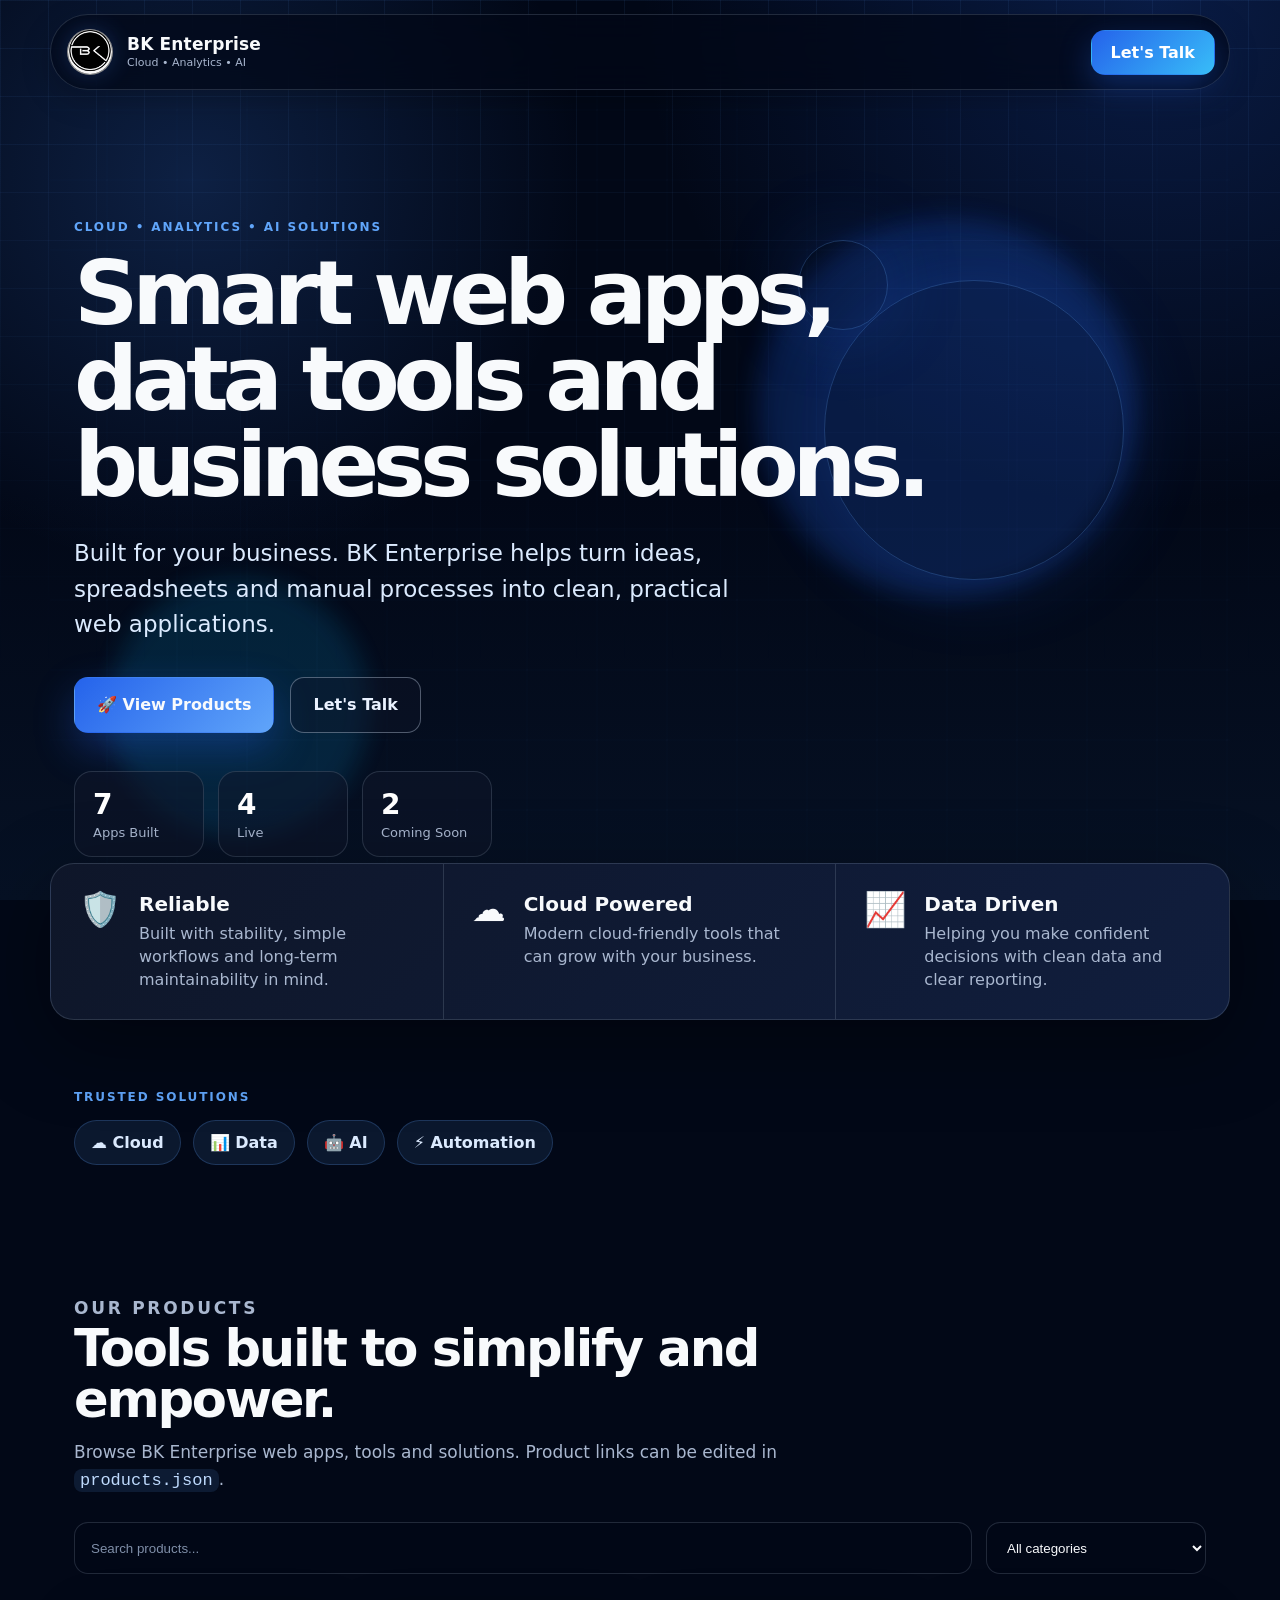
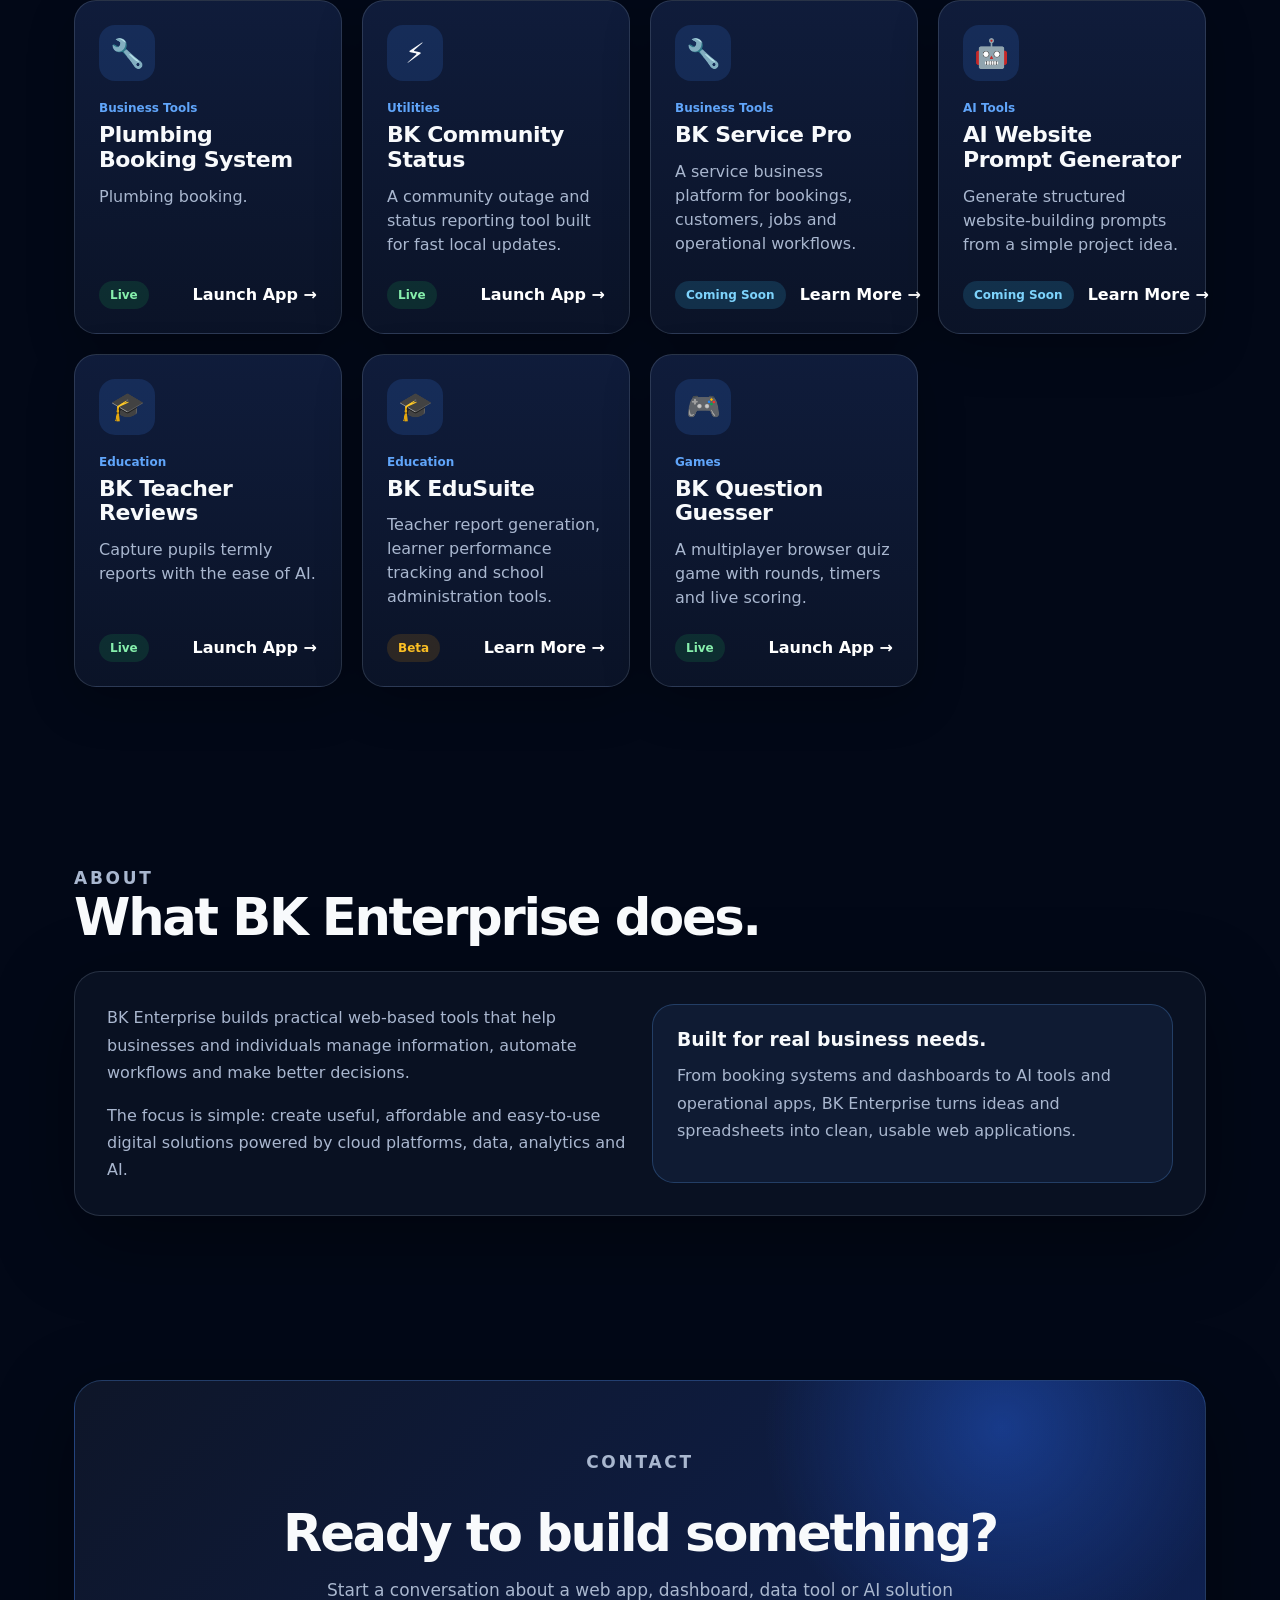
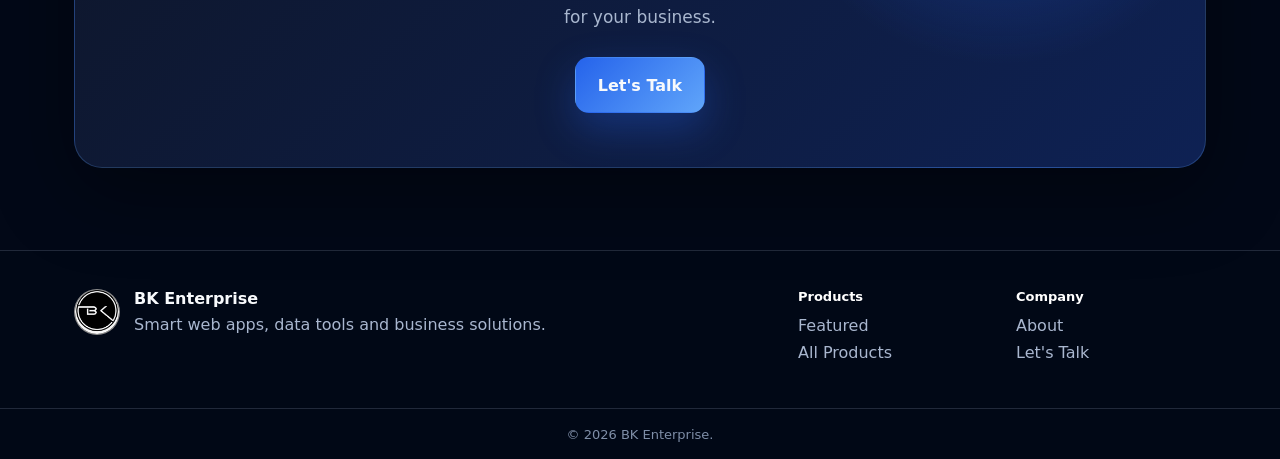
==== index.html @ c781bfd5 "Update index.html" ====
<!doctype html>
<html lang="en">
<head>
  <meta charset="utf-8">
  <meta name="viewport" content="width=device-width, initial-scale=1">
  <meta name="theme-color" content="#020817">
  <title>BK Enterprise | Smart web apps, data tools and business solutions</title>
  <meta name="description" content="BK Enterprise builds smart web apps, data tools and business solutions powered by cloud, analytics and AI.">

  <!-- Google Analytics GA4 -->
  <script async src="https://www.googletagmanager.com/gtag/js?id=G-Z32XG414R2"></script>
  <script>
    window.dataLayer = window.dataLayer || [];
    function gtag(){dataLayer.push(arguments);}
    gtag('js', new Date());
    gtag('config', 'G-Z32XG414R2');
  </script>

  <link rel="icon" href="assets/bk-logo.png">
  <link rel="stylesheet" href="styles.css">
</head>
<body>
  <div class="site-shell" id="top">
    <header class="site-header" id="siteHeader">
      <a class="brand" href="#top" aria-label="BK Enterprise home">
        <span class="logo-wrap" aria-hidden="true">
          <img src="assets/bk-logo.png" alt="BK Enterprise logo">
        </span>
        <span class="brand-text">
          <strong>BK Enterprise</strong>
          <small>Cloud • Analytics • AI</small>
        </span>
      </a>

      <a class="nav-cta" href="mailto:bkenterprise122021@gmail.com?subject=BK%20Enterprise%20Enquiry&body=Hi%20BK%20Enterprise,%0D%0A%0D%0AI'd%20like%20to%20discuss%20a%20web%20app,%20data%20tool%20or%20business%20solution.%0D%0A%0D%0ARegards," onclick="trackEvent('lets_talk_click', { location: 'header' })">
        Let&apos;s Talk
      </a>
    </header>

    <main>
      <section class="hero section-pad" aria-labelledby="heroTitle">
        <div class="hero-bg" aria-hidden="true">
          <span class="grid-layer"></span>
          <span class="glow glow-one"></span>
          <span class="glow glow-two"></span>
          <span class="orb orb-one"></span>
          <span class="orb orb-two"></span>
        </div>

        <div class="hero-content reveal">
          <p class="eyebrow">Cloud • Analytics • AI Solutions</p>
          <h1 id="heroTitle">Smart web apps, data tools and business solutions.</h1>
          <p class="hero-subtitle">
            Built for your business. BK Enterprise helps turn ideas, spreadsheets and manual processes into clean, practical web applications.
          </p>

          <div class="hero-actions">
            <a class="primary-btn" href="#products" onclick="trackEvent('view_products_click', { location: 'hero' })">🚀 View Products</a>
            <a class="secondary-btn" href="mailto:bkenterprise122021@gmail.com?subject=BK%20Enterprise%20Enquiry&body=Hi%20BK%20Enterprise,%0D%0A%0D%0AI'd%20like%20to%20discuss%20a%20web%20app,%20data%20tool%20or%20business%20solution.%0D%0A%0D%0ARegards," onclick="trackEvent('lets_talk_click', { location: 'hero' })">Let&apos;s Talk</a>
          </div>

          <div class="hero-stats" aria-label="BK Enterprise product statistics">
            <div><strong id="statTotal">0</strong><span>Apps Built</span></div>
            <div><strong id="statLive">0</strong><span>Live</span></div>
            <div><strong id="statSoon">0</strong><span>Coming Soon</span></div>
          </div>
        </div>
      </section>

      <section class="trust-strip reveal" aria-label="BK Enterprise strengths">
        <article>
          <span>🛡️</span>
          <div>
            <h2>Reliable</h2>
            <p>Built with stability, simple workflows and long-term maintainability in mind.</p>
          </div>
        </article>
        <article>
          <span>☁️</span>
          <div>
            <h2>Cloud Powered</h2>
            <p>Modern cloud-friendly tools that can grow with your business.</p>
          </div>
        </article>
        <article>
          <span>📈</span>
          <div>
            <h2>Data Driven</h2>
            <p>Helping you make confident decisions with clean data and clear reporting.</p>
          </div>
        </article>
      </section>

      <section class="section-pad trusted reveal">
        <p class="eyebrow">Trusted Solutions</p>
        <div class="pill-row">
          <span>☁ Cloud</span>
          <span>📊 Data</span>
          <span>🤖 AI</span>
          <span>⚡ Automation</span>
        </div>
      </section>

      <section class="section-pad products-section" id="products" aria-labelledby="productsTitle">
        <div class="section-heading reveal">
          <p class="eyebrow">Our Products</p>
          <h2 id="productsTitle">Tools built to simplify and empower.</h2>
          <p>Browse BK Enterprise web apps, tools and solutions. Product links can be edited in <code>products.json</code>.</p>
        </div>

        <div class="controls reveal">
          <label class="sr-only" for="searchInput">Search products</label>
          <input id="searchInput" type="search" placeholder="Search products...">

          <label class="sr-only" for="categoryFilter">Filter products by category</label>
          <select id="categoryFilter">
            <option value="all">All categories</option>
          </select>
        </div>

        <div class="product-grid" id="productGrid" aria-live="polite">
          <div class="loading-card">Loading products...</div>
        </div>
      </section>

      <section class="section-pad about-section reveal" id="about" aria-labelledby="aboutTitle">
        <div class="section-heading">
          <p class="eyebrow">About</p>
          <h2 id="aboutTitle">What BK Enterprise does.</h2>
        </div>

        <div class="about-card">
          <div>
            <p>
              BK Enterprise builds practical web-based tools that help businesses and individuals manage information, automate workflows and make better decisions.
            </p>
            <p>
              The focus is simple: create useful, affordable and easy-to-use digital solutions powered by cloud platforms, data, analytics and AI.
            </p>
          </div>
          <div class="about-highlight">
            <h3>Built for real business needs.</h3>
            <p>
              From booking systems and dashboards to AI tools and operational apps, BK Enterprise turns ideas and spreadsheets into clean, usable web applications.
            </p>
          </div>
        </div>
      </section>

      <section class="section-pad contact-section reveal" id="contact" aria-labelledby="contactTitle">
        <div class="contact-card">
          <p class="eyebrow">Contact</p>
          <h2 id="contactTitle">Ready to build something?</h2>
          <p>Start a conversation about a web app, dashboard, data tool or AI solution for your business.</p>
          <a class="primary-btn" href="mailto:bkenterprise122021@gmail.com?subject=BK%20Enterprise%20Enquiry&body=Hi%20BK%20Enterprise,%0D%0A%0D%0AI'd%20like%20to%20discuss%20a%20web%20app,%20data%20tool%20or%20business%20solution.%0D%0A%0D%0ARegards," onclick="trackEvent('lets_talk_click', { location: 'contact_section' })">Let&apos;s Talk</a>
        </div>
      </section>
    </main>

    <footer class="site-footer">
      <div class="footer-inner">
        <div class="footer-brand">
          <img src="assets/bk-logo.png" alt="BK Enterprise logo">
          <div>
            <strong>BK Enterprise</strong>
            <p>Smart web apps, data tools and business solutions.</p>
          </div>
        </div>
        <div>
          <h3>Products</h3>
          <a href="#products">Featured</a>
          <a href="#products">All Products</a>
        </div>
        <div>
          <h3>Company</h3>
          <a href="#about">About</a>
          <a href="mailto:bkenterprise122021@gmail.com?subject=BK%20Enterprise%20Enquiry" onclick="trackEvent('lets_talk_click', { location: 'footer' })">Let&apos;s Talk</a>
        </div>
      </div>
      <div class="copyright">© <span id="year"></span> BK Enterprise. </div>
    </footer>
  </div>

  <script src="scripts.js"></script>
</body>
</html>
---- styles.css ----
:root{
  --bg:#020817;
  --bg2:#07112a;
  --card:#0d1730;
  --card2:#101d3d;
  --text:#f8fafc;
  --muted:#a9b7cf;
  --muted2:#7f8fa8;
  --line:rgba(148,163,184,.22);
  --brand:#3b82f6;
  --brand2:#60a5fa;
  --good:#22c55e;
  --warn:#f59e0b;
  --soon:#38bdf8;
  --shadow:0 24px 80px rgba(0,0,0,.38);
  --radius:26px;
}

*{box-sizing:border-box}
html{scroll-behavior:smooth}
body{
  margin:0;
  font-family:Inter, ui-sans-serif, system-ui, -apple-system, BlinkMacSystemFont, "Segoe UI", Arial, sans-serif;
  background:var(--bg);
  color:var(--text);
  min-height:100vh;
}
body::before{
  content:"";
  position:fixed;
  inset:0;
  pointer-events:none;
  background:
    radial-gradient(circle at 15% 20%, rgba(59,130,246,.2), transparent 30%),
    radial-gradient(circle at 90% 0%, rgba(37,99,235,.22), transparent 35%),
    linear-gradient(180deg, #020817, #020817 55%, #061124);
  z-index:-3;
}
body::after{
  content:"";
  position:fixed;
  inset:0;
  pointer-events:none;
  background-image:
    linear-gradient(rgba(96,165,250,.08) 1px, transparent 1px),
    linear-gradient(90deg, rgba(96,165,250,.08) 1px, transparent 1px);
  background-size:48px 48px;
  mask-image:linear-gradient(to bottom, black, transparent 75%);
  z-index:-2;
}

a{color:inherit}
code{color:#bfdbfe;background:rgba(96,165,250,.12);padding:2px 6px;border-radius:8px}
.site-shell{overflow:hidden}
.section-pad{max-width:1180px;margin:0 auto;padding:82px 24px}

.site-header{
  position:sticky;
  top:0;
  z-index:50;
  display:flex;
  align-items:center;
  justify-content:space-between;
  gap:20px;
  width:min(1180px, calc(100% - 32px));
  margin:14px auto 0;
  padding:12px 14px;
  border:1px solid var(--line);
  border-radius:999px;
  background:rgba(2,8,23,.72);
  backdrop-filter:blur(18px);
  box-shadow:0 10px 30px rgba(0,0,0,.22);
}
.brand{
  display:flex;
  align-items:center;
  gap:12px;
  text-decoration:none;
}
.logo-wrap{
  position:relative;
  width:50px;
  height:50px;
  border-radius:50%;
  display:grid;
  place-items:center;
}
.logo-wrap::before{
  content:"";
  position:absolute;
  inset:-10px;
  background:radial-gradient(circle, rgba(59,130,246,.42), transparent 65%);
  filter:blur(10px);
  opacity:.85;
}
.brand img,.footer-brand img{
  position:relative;
  width:46px;
  height:46px;
  object-fit:cover;
  border-radius:50%;
  border:1px solid rgba(255,255,255,.55);
  background:#000;
}
.brand-text{display:flex;flex-direction:column;line-height:1.1}
.brand-text strong{font-size:17px;letter-spacing:.01em}
.brand-text small{font-size:11px;color:var(--muted);margin-top:4px}
.nav-cta,.primary-btn,.secondary-btn{
  display:inline-flex;
  align-items:center;
  justify-content:center;
  gap:8px;
  border-radius:14px;
  text-decoration:none;
  font-weight:800;
  border:1px solid transparent;
  transition:transform .2s ease, box-shadow .2s ease, border-color .2s ease, background .2s ease;
}
.nav-cta{
  min-height:45px;
  padding:0 19px;
  background:linear-gradient(135deg, #2563eb, #38bdf8);
  color:white;
  box-shadow:0 12px 32px rgba(37,99,235,.32);
}
.nav-cta:hover,.primary-btn:hover,.secondary-btn:hover,.product-card:hover{transform:translateY(-3px)}

.hero{
  position:relative;
  min-height:700px;
  display:flex;
  align-items:center;
  padding-top:130px;
}
.hero-bg{position:absolute;inset:0;z-index:-1;overflow:hidden}
.grid-layer{
  position:absolute;
  inset:-10%;
  background:
    linear-gradient(90deg, transparent 0 49%, rgba(96,165,250,.14) 50%, transparent 51% 100%),
    linear-gradient(0deg, transparent 0 49%, rgba(96,165,250,.14) 50%, transparent 51% 100%);
  background-size:70px 70px;
  opacity:.38;
  animation:gridFloat 22s linear infinite;
}
.glow{position:absolute;border-radius:50%;filter:blur(12px);opacity:.85}
.glow-one{width:380px;height:380px;background:rgba(37,99,235,.25);right:8%;top:15%}
.glow-two{width:260px;height:260px;background:rgba(14,165,233,.18);left:5%;bottom:12%}
.orb{position:absolute;border-radius:50%;border:1px solid rgba(96,165,250,.25);box-shadow:0 0 80px rgba(37,99,235,.22)}
.orb-one{width:300px;height:300px;right:9%;top:190px;animation:floatOrb 8s ease-in-out infinite}
.orb-two{width:90px;height:90px;right:29%;top:150px;animation:floatOrb 7s ease-in-out infinite reverse}

.hero-content{max-width:900px}
.eyebrow{
  margin:0 0 16px;
  color:var(--brand2);
  text-transform:uppercase;
  letter-spacing:.16em;
  font-size:12px;
  font-weight:900;
}
h1{
  max-width:980px;
  margin:0;
  font-size:clamp(48px, 7vw, 96px);
  line-height:.96;
  letter-spacing:-.07em;
}
.hero-subtitle{
  max-width:680px;
  margin:28px 0 0;
  color:#dbeafe;
  font-size:clamp(17px, 2.2vw, 23px);
  line-height:1.55;
}
.hero-actions{display:flex;flex-wrap:wrap;gap:16px;margin-top:34px}
.primary-btn,.secondary-btn{min-height:56px;padding:0 22px}
.primary-btn{background:linear-gradient(135deg, #2563eb, #60a5fa);box-shadow:0 16px 40px rgba(37,99,235,.32)}
.secondary-btn{border-color:rgba(219,234,254,.34);background:rgba(15,23,42,.42);color:#eaf2ff}
.hero-stats{
  display:flex;
  flex-wrap:wrap;
  gap:14px;
  margin-top:38px;
}
.hero-stats div{
  min-width:130px;
  padding:16px 18px;
  border:1px solid var(--line);
  border-radius:18px;
  background:rgba(15,23,42,.55);
}
.hero-stats strong{display:block;font-size:28px;color:#fff}
.hero-stats span{display:block;color:var(--muted);font-size:13px;margin-top:4px}

.trust-strip{
  width:min(1180px, calc(100% - 48px));
  margin:-76px auto 0;
  position:relative;
  z-index:5;
  display:grid;
  grid-template-columns:repeat(3, 1fr);
  overflow:hidden;
  border:1px solid var(--line);
  border-radius:24px;
  background:linear-gradient(135deg, rgba(15,23,42,.96), rgba(17,31,64,.96));
  box-shadow:var(--shadow);
}
.trust-strip article{
  display:flex;
  gap:18px;
  padding:28px;
  border-right:1px solid var(--line);
}
.trust-strip article:last-child{border-right:0}
.trust-strip span{font-size:34px;line-height:1}
.trust-strip h2{font-size:20px;margin:0 0 6px}
.trust-strip p{margin:0;color:var(--muted);line-height:1.45}

.trusted{padding-top:70px;padding-bottom:34px}
.pill-row{display:flex;flex-wrap:wrap;gap:12px}
.pill-row span{
  display:inline-flex;
  padding:12px 16px;
  border-radius:999px;
  background:rgba(96,165,250,.1);
  border:1px solid rgba(96,165,250,.22);
  color:#dbeafe;
  font-weight:800;
}
.section-heading{max-width:760px;margin-bottom:28px}
.section-heading h2{
  margin:0;
  font-size:clamp(32px, 4vw, 52px);
  line-height:1;
  letter-spacing:-.045em;
}
.section-heading p{margin:14px 0 0;color:var(--muted);font-size:17px;line-height:1.6}
.controls{
  display:grid;
  grid-template-columns:1fr 220px;
  gap:14px;
  margin-bottom:26px;
}
input,select{
  width:100%;
  min-height:52px;
  padding:0 16px;
  border:1px solid var(--line);
  border-radius:14px;
  background:rgba(2,8,23,.62);
  color:var(--text);
  outline:0;
}
input::placeholder{color:var(--muted2)}
input:focus,select:focus{border-color:rgba(96,165,250,.75);box-shadow:0 0 0 4px rgba(59,130,246,.14)}
.product-grid{
  display:grid;
  grid-template-columns:repeat(4, minmax(0,1fr));
  gap:20px;
}
.product-card,.loading-card{
  min-height:310px;
  display:flex;
  flex-direction:column;
  position:relative;
  padding:24px;
  border:1px solid var(--line);
  border-radius:22px;
  background:linear-gradient(180deg, rgba(16,29,61,.96), rgba(11,20,41,.96));
  box-shadow:0 16px 48px rgba(0,0,0,.24);
  transition:transform .22s ease, box-shadow .22s ease, border-color .22s ease;
}
.product-card:hover{border-color:rgba(96,165,250,.5);box-shadow:0 24px 70px rgba(37,99,235,.18)}
.product-icon{
  width:56px;height:56px;
  display:grid;place-items:center;
  border-radius:16px;
  background:rgba(59,130,246,.16);
  font-size:28px;
  margin-bottom:20px;
}
.product-category{font-size:12px;color:var(--brand2);font-weight:900;margin-bottom:8px}
.product-card h3{font-size:22px;line-height:1.12;margin:0 0 12px;letter-spacing:-.02em}
.product-card p{margin:0;color:var(--muted);line-height:1.5}
.product-actions{margin-top:auto;display:flex;align-items:center;justify-content:space-between;gap:14px;padding-top:24px}
.badge{display:inline-flex;align-items:center;justify-content:center;border-radius:999px;padding:7px 11px;font-size:12px;font-weight:900;white-space:nowrap}
.badge.live{background:rgba(34,197,94,.14);color:#86efac}
.badge.beta{background:rgba(245,158,11,.14);color:#fbbf24}
.badge.soon{background:rgba(56,189,248,.16);color:#7dd3fc}
.product-link{font-weight:900;text-decoration:none;color:#fff;white-space:nowrap}
.product-link:hover{color:#93c5fd}

.about-card{
  display:grid;
  grid-template-columns:1fr 1fr;
  gap:24px;
  padding:32px;
  border:1px solid var(--line);
  border-radius:var(--radius);
  background:rgba(15,23,42,.62);
  box-shadow:var(--shadow);
}
.about-card p{color:var(--muted);line-height:1.7;margin:0 0 16px}
.about-card p:last-child{margin-bottom:0}
.about-highlight{border:1px solid rgba(96,165,250,.25);border-radius:22px;background:rgba(96,165,250,.08);padding:24px}
.about-highlight h3{margin:0 0 12px}
.contact-card{
  text-align:center;
  padding:54px 24px;
  border:1px solid rgba(96,165,250,.25);
  border-radius:28px;
  background:
    radial-gradient(circle at 82% 12%, rgba(37,99,235,.42), transparent 24%),
    linear-gradient(135deg, rgba(15,23,42,.95), rgba(15,35,87,.95));
  box-shadow:var(--shadow);
}
.contact-card h2{margin:0;font-size:clamp(32px,4vw,52px);letter-spacing:-.045em}
.contact-card p{max-width:650px;margin:14px auto 26px;color:var(--muted);font-size:17px;line-height:1.6}
.site-footer{border-top:1px solid var(--line);background:rgba(2,8,23,.88)}
.footer-inner{
  max-width:1180px;
  margin:0 auto;
  padding:38px 24px;
  display:grid;
  grid-template-columns:1fr 190px 190px;
  gap:28px;
}
.footer-brand{display:flex;gap:14px;align-items:flex-start}
.footer-brand p{margin:7px 0 0;color:var(--muted)}
.site-footer h3{font-size:13px;margin:0 0 12px;color:#fff}
.site-footer a{display:block;color:var(--muted);text-decoration:none;margin:8px 0}
.site-footer a:hover{color:#fff}
.copyright{border-top:1px solid var(--line);padding:18px;text-align:center;color:var(--muted2);font-size:13px}

.reveal{opacity:0;transform:translateY(18px);transition:opacity .65s ease, transform .65s ease}
.reveal.is-visible{opacity:1;transform:translateY(0)}
.sr-only{position:absolute;width:1px;height:1px;padding:0;margin:-1px;overflow:hidden;clip:rect(0,0,0,0);white-space:nowrap;border:0}

@keyframes gridFloat{from{transform:translate3d(0,0,0)}to{transform:translate3d(70px,70px,0)}}
@keyframes floatOrb{0%,100%{transform:translateY(0)}50%{transform:translateY(-18px)}}

@media (max-width:1020px){
  .product-grid{grid-template-columns:repeat(2, minmax(0,1fr))}
  .trust-strip{grid-template-columns:1fr;margin-top:-45px}
  .trust-strip article{border-right:0;border-bottom:1px solid var(--line)}
  .trust-strip article:last-child{border-bottom:0}
  .hero{min-height:640px}
}
@media (max-width:700px){
  .site-header{width:calc(100% - 20px);border-radius:22px;margin-top:10px}
  .brand-text small{display:none}
  .brand-text strong{font-size:15px}
  .nav-cta{min-height:42px;padding:0 14px}
  .section-pad{padding:64px 18px}
  .hero{padding-top:100px;min-height:620px}
  h1{font-size:clamp(42px, 13vw, 64px)}
  .hero-actions{display:grid;grid-template-columns:1fr;width:100%}
  .primary-btn,.secondary-btn{width:100%}
  .trust-strip{width:calc(100% - 28px)}
  .trust-strip article{padding:22px}
  .controls{grid-template-columns:1fr}
  .product-grid{grid-template-columns:1fr}
  .about-card{grid-template-columns:1fr;padding:24px}
  .footer-inner{grid-template-columns:1fr}
}
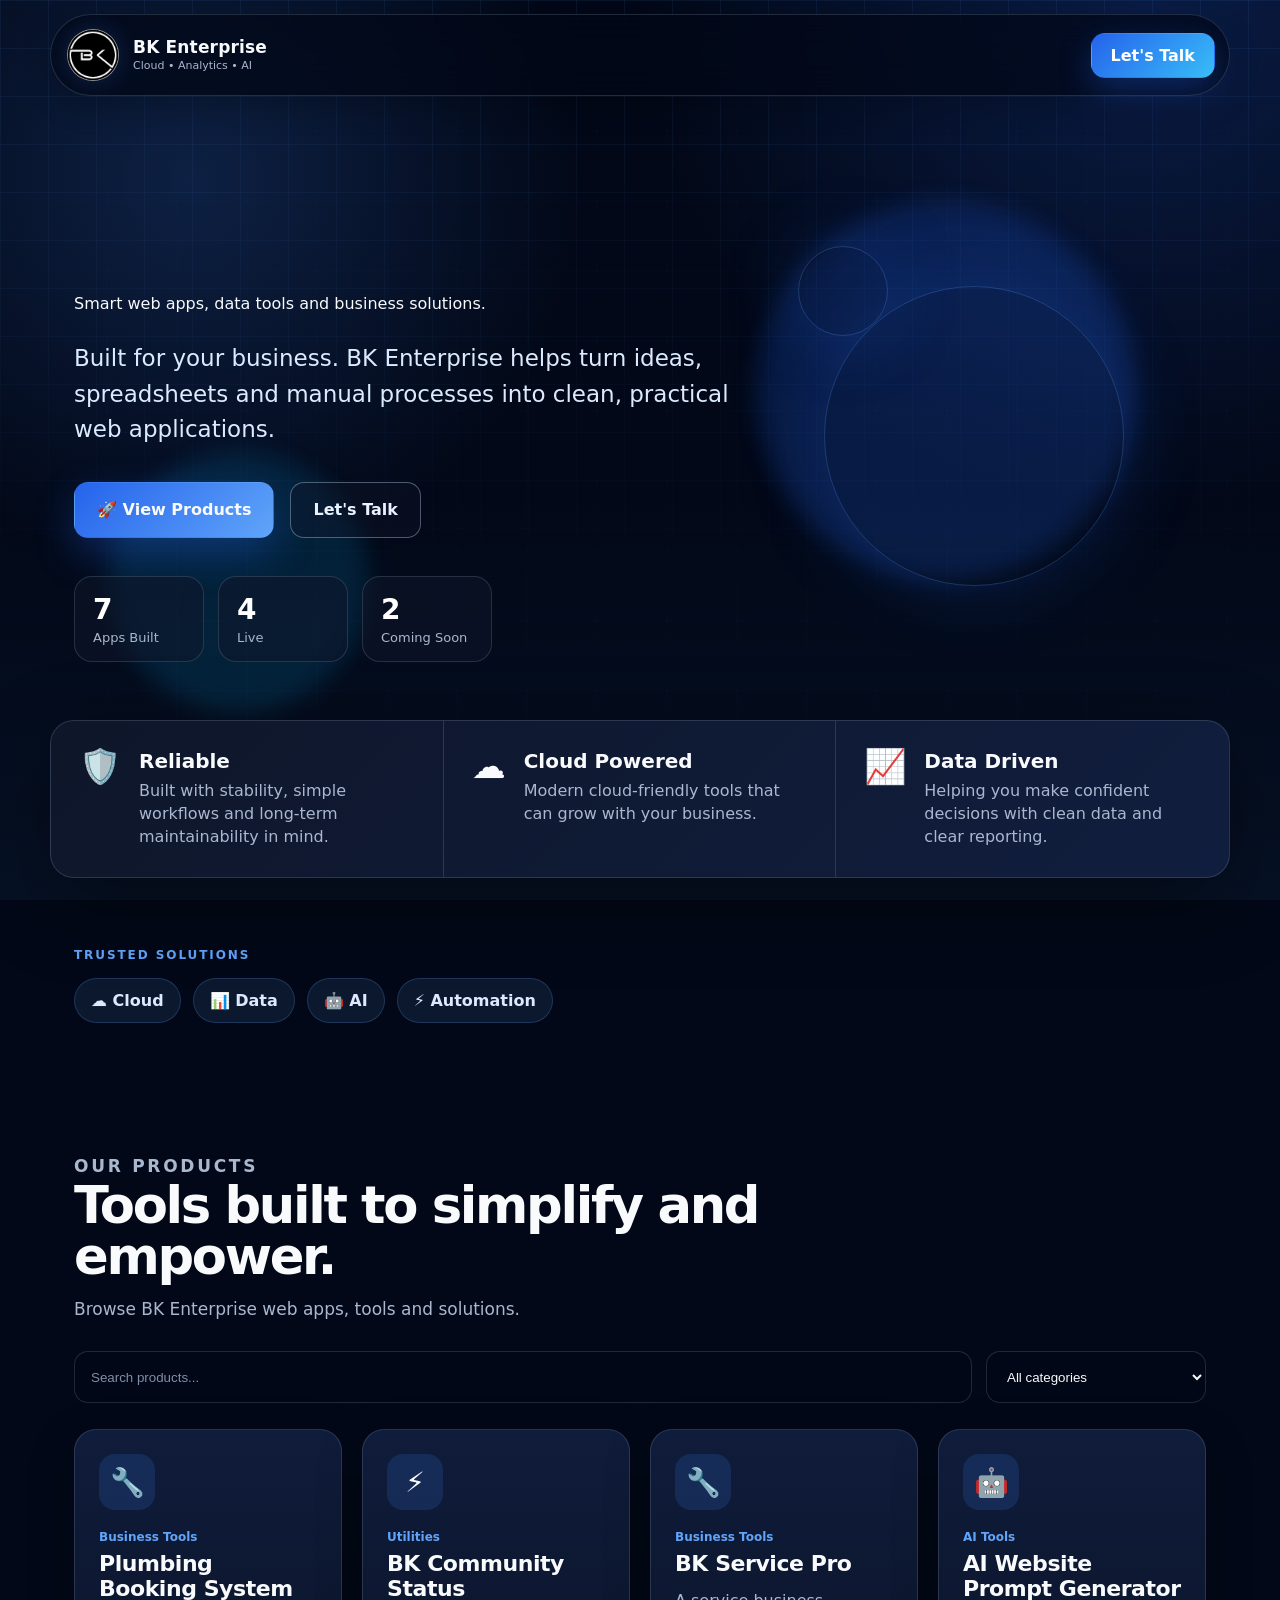
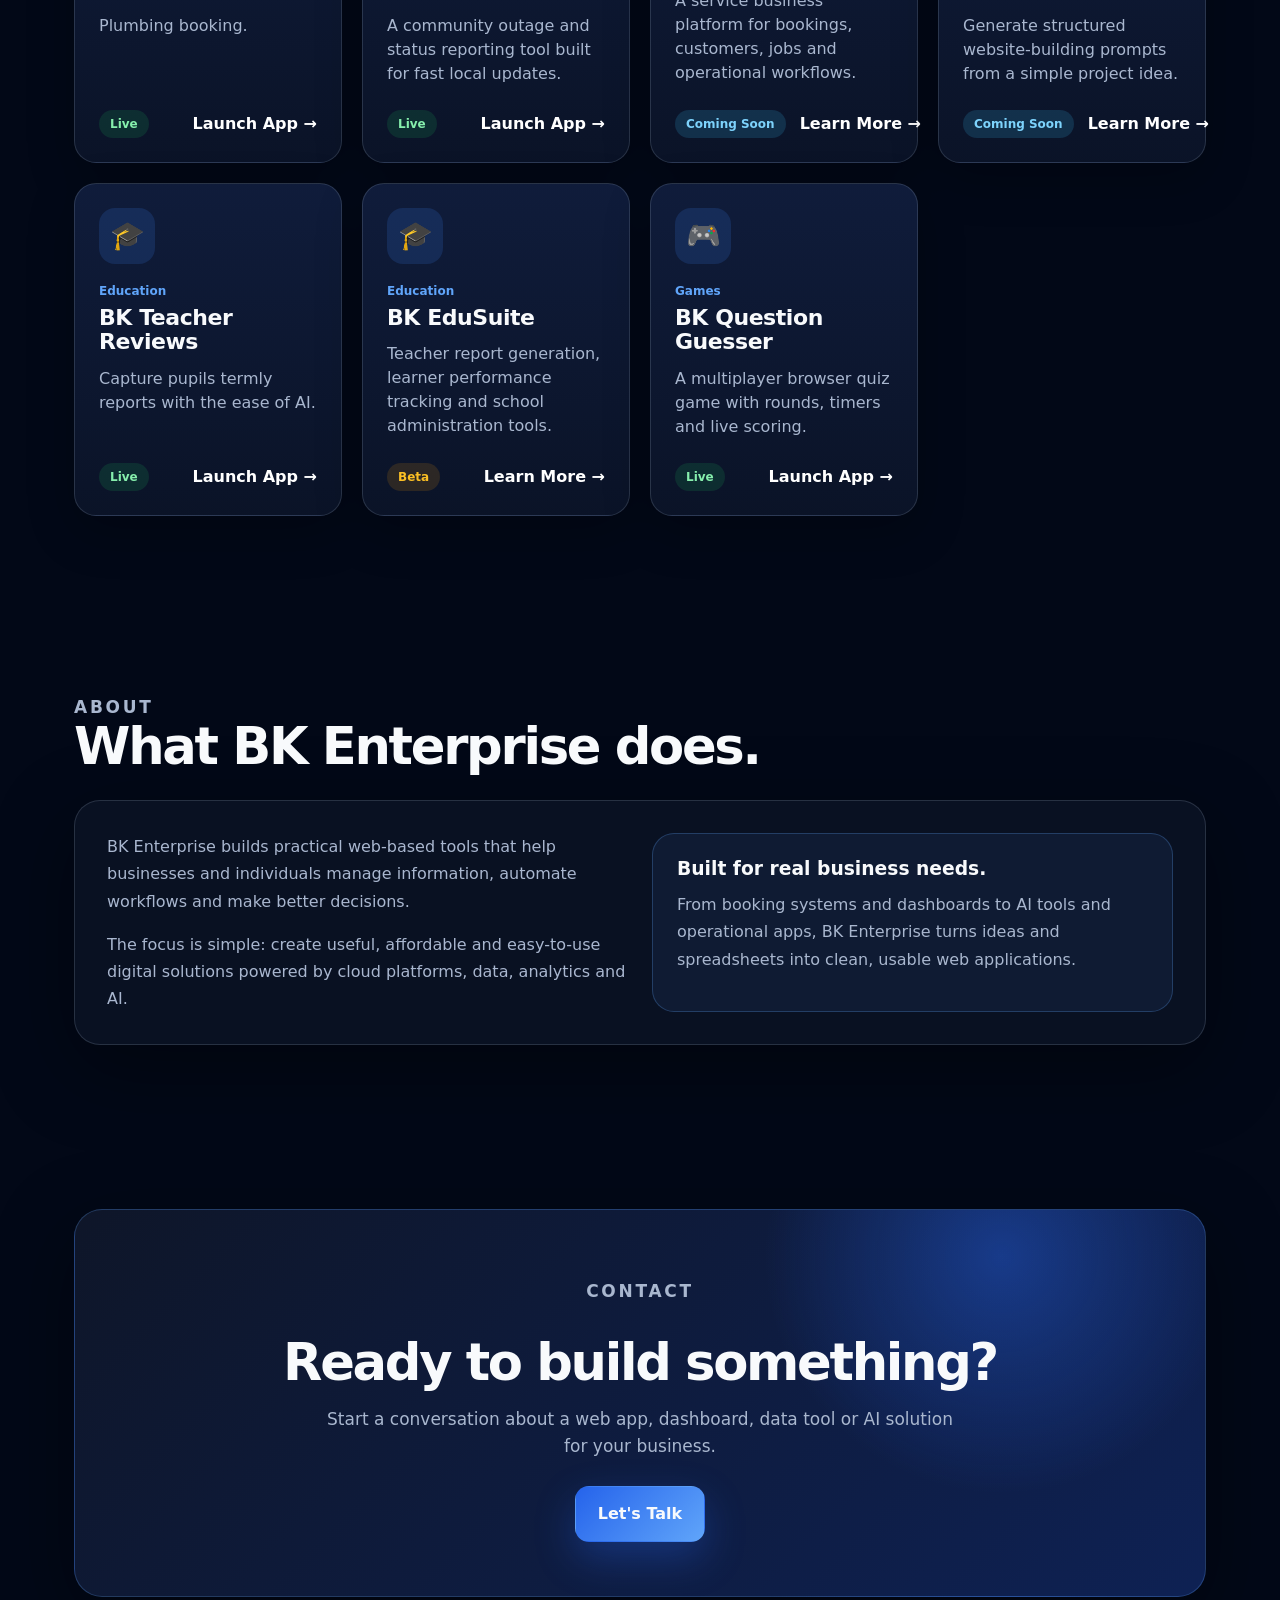
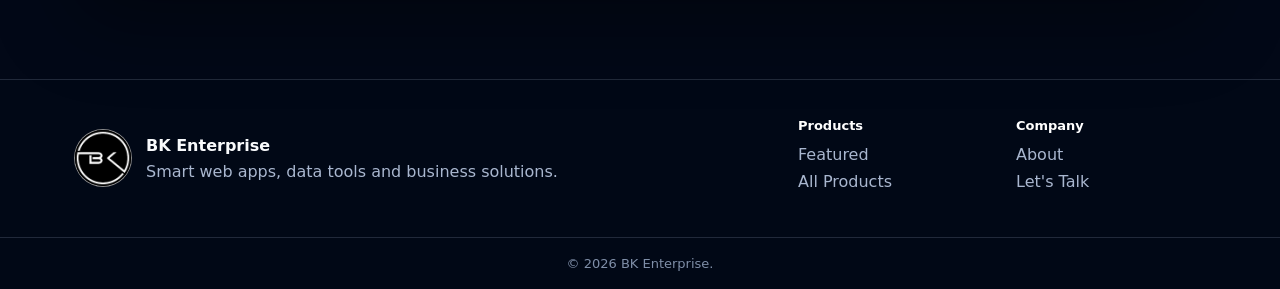
==== commit 180f9abc: "Update index.html" ====
--- a/index.html
+++ b/index.html
@@ -48,8 +48,8 @@
         </div>
 
         <div class="hero-content reveal">
-          <p class="eyebrow">Cloud • Analytics • AI Solutions</p>
-          <h1 id="heroTitle">Smart web apps, data tools and business solutions.</h1>
+          <p 
+            <h1 id="heroTitle">Smart web apps, data tools and business solutions.</h1>
           <p class="hero-subtitle">
             Built for your business. BK Enterprise helps turn ideas, spreadsheets and manual processes into clean, practical web applications.
           </p>
@@ -105,7 +105,7 @@
         <div class="section-heading reveal">
           <p class="eyebrow">Our Products</p>
           <h2 id="productsTitle">Tools built to simplify and empower.</h2>
-          <p>Browse BK Enterprise web apps, tools and solutions. Product links can be edited in <code>products.json</code>.</p>
+          <p>Browse BK Enterprise web apps, tools and solutions.</p>
         </div>
 
         <div class="controls reveal">
--- a/styles.css
+++ b/styles.css
@@ -79,8 +79,8 @@
 }
 .logo-wrap{
   position:relative;
-  width:50px;
-  height:50px;
+  width:56px;
+  height:56px;
   border-radius:50%;
   display:grid;
   place-items:center;
@@ -93,14 +93,30 @@
   filter:blur(10px);
   opacity:.85;
 }
-.brand img,.footer-brand img{
-  position:relative;
-  width:46px;
-  height:46px;
+.brand img{
+  position:relative;
+  width:52px;
+  height:52px;
   object-fit:cover;
+  object-position:center;
   border-radius:50%;
   border:1px solid rgba(255,255,255,.55);
   background:#000;
+  display:block;
+  flex-shrink:0;
+}
+
+.footer-brand img{
+  position:relative;
+  width:58px;
+  height:58px;
+  object-fit:cover;
+  object-position:center;
+  border-radius:50%;
+  border:1px solid rgba(255,255,255,.55);
+  background:#000;
+  display:block;
+  flex-shrink:0;
 }
 .brand-text{display:flex;flex-direction:column;line-height:1.1}
 .brand-text strong{font-size:17px;letter-spacing:.01em}
@@ -326,7 +342,7 @@
   grid-template-columns:1fr 190px 190px;
   gap:28px;
 }
-.footer-brand{display:flex;gap:14px;align-items:flex-start}
+.footer-brand{display:flex;gap:14px;align-items:center}
 .footer-brand p{margin:7px 0 0;color:var(--muted)}
 .site-footer h3{font-size:13px;margin:0 0 12px;color:#fff}
 .site-footer a{display:block;color:var(--muted);text-decoration:none;margin:8px 0}
@@ -364,3 +380,10 @@
   .about-card{grid-template-columns:1fr;padding:24px}
   .footer-inner{grid-template-columns:1fr}
 }
+
+/* Mobile logo fix */
+@media (max-width:700px){
+  .logo-wrap{width:50px;height:50px}
+  .brand img{width:46px;height:46px}
+  .footer-brand img{width:54px;height:54px}
+}
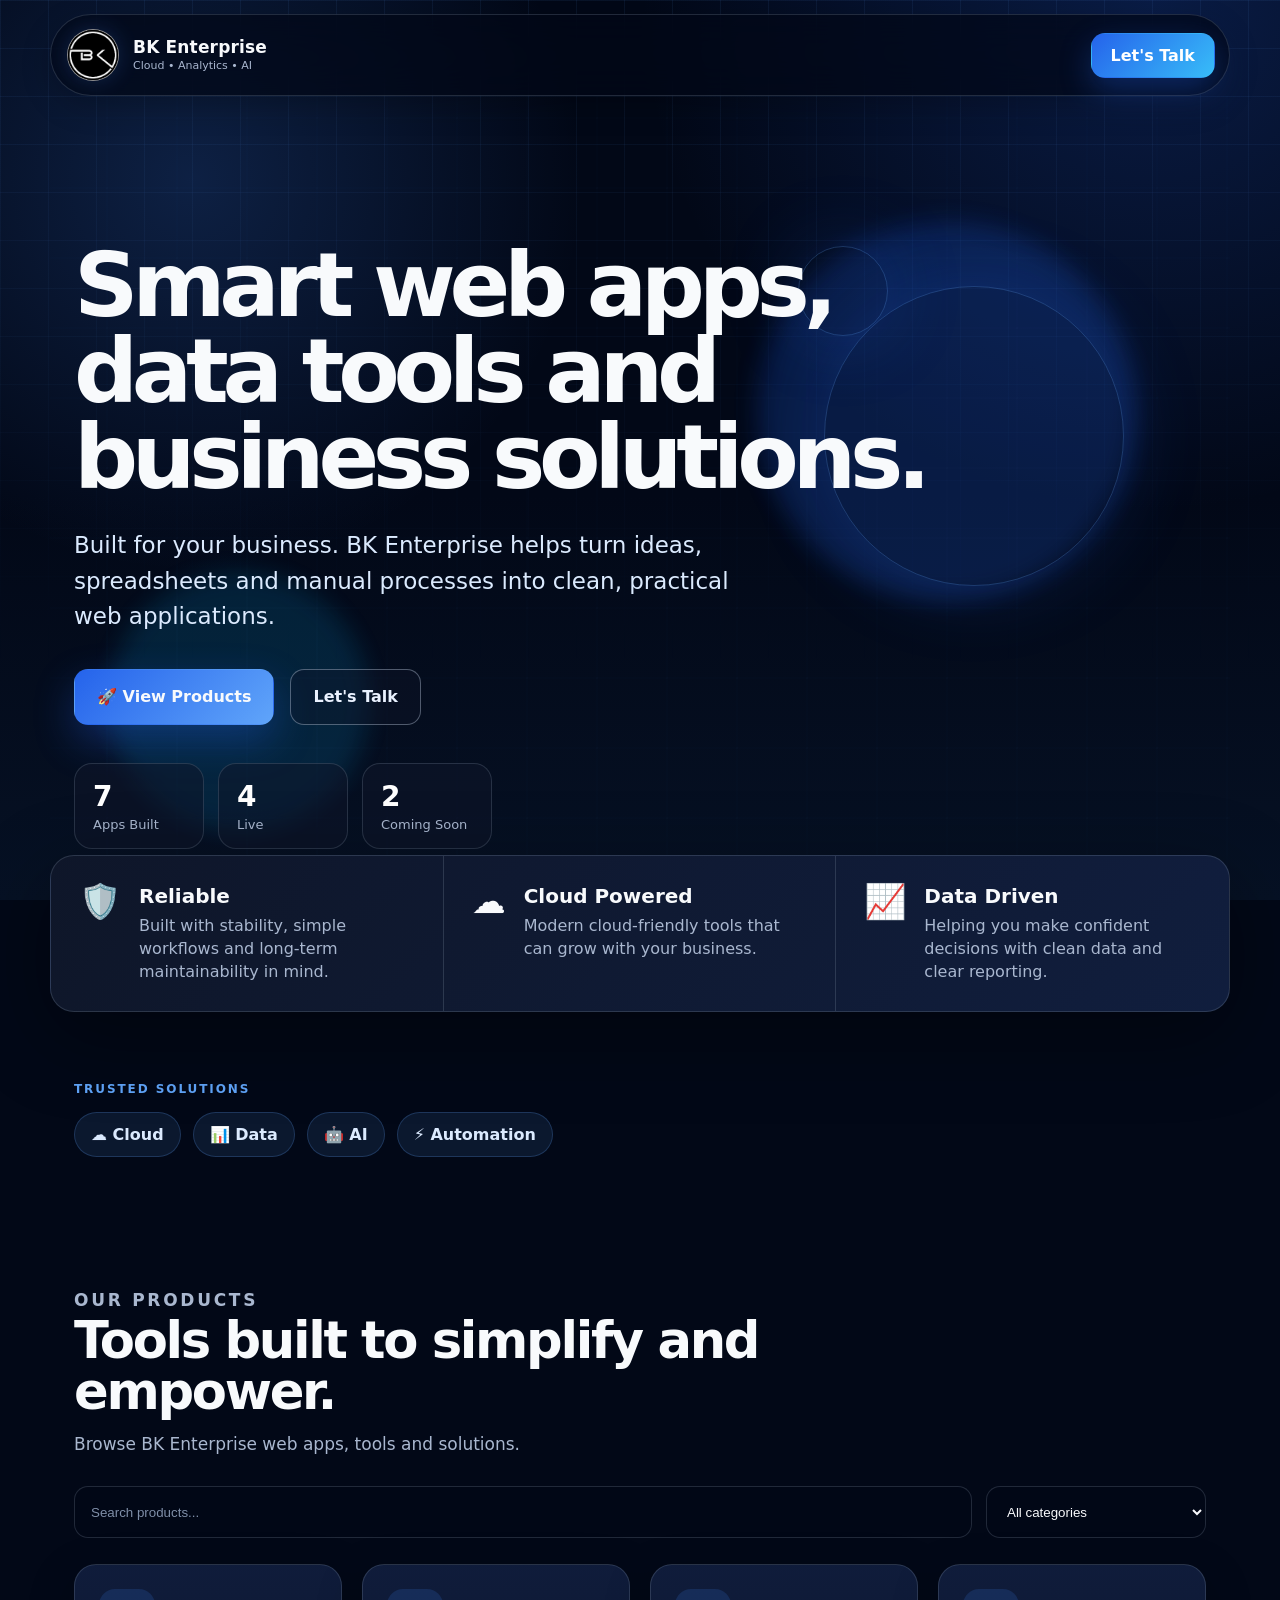
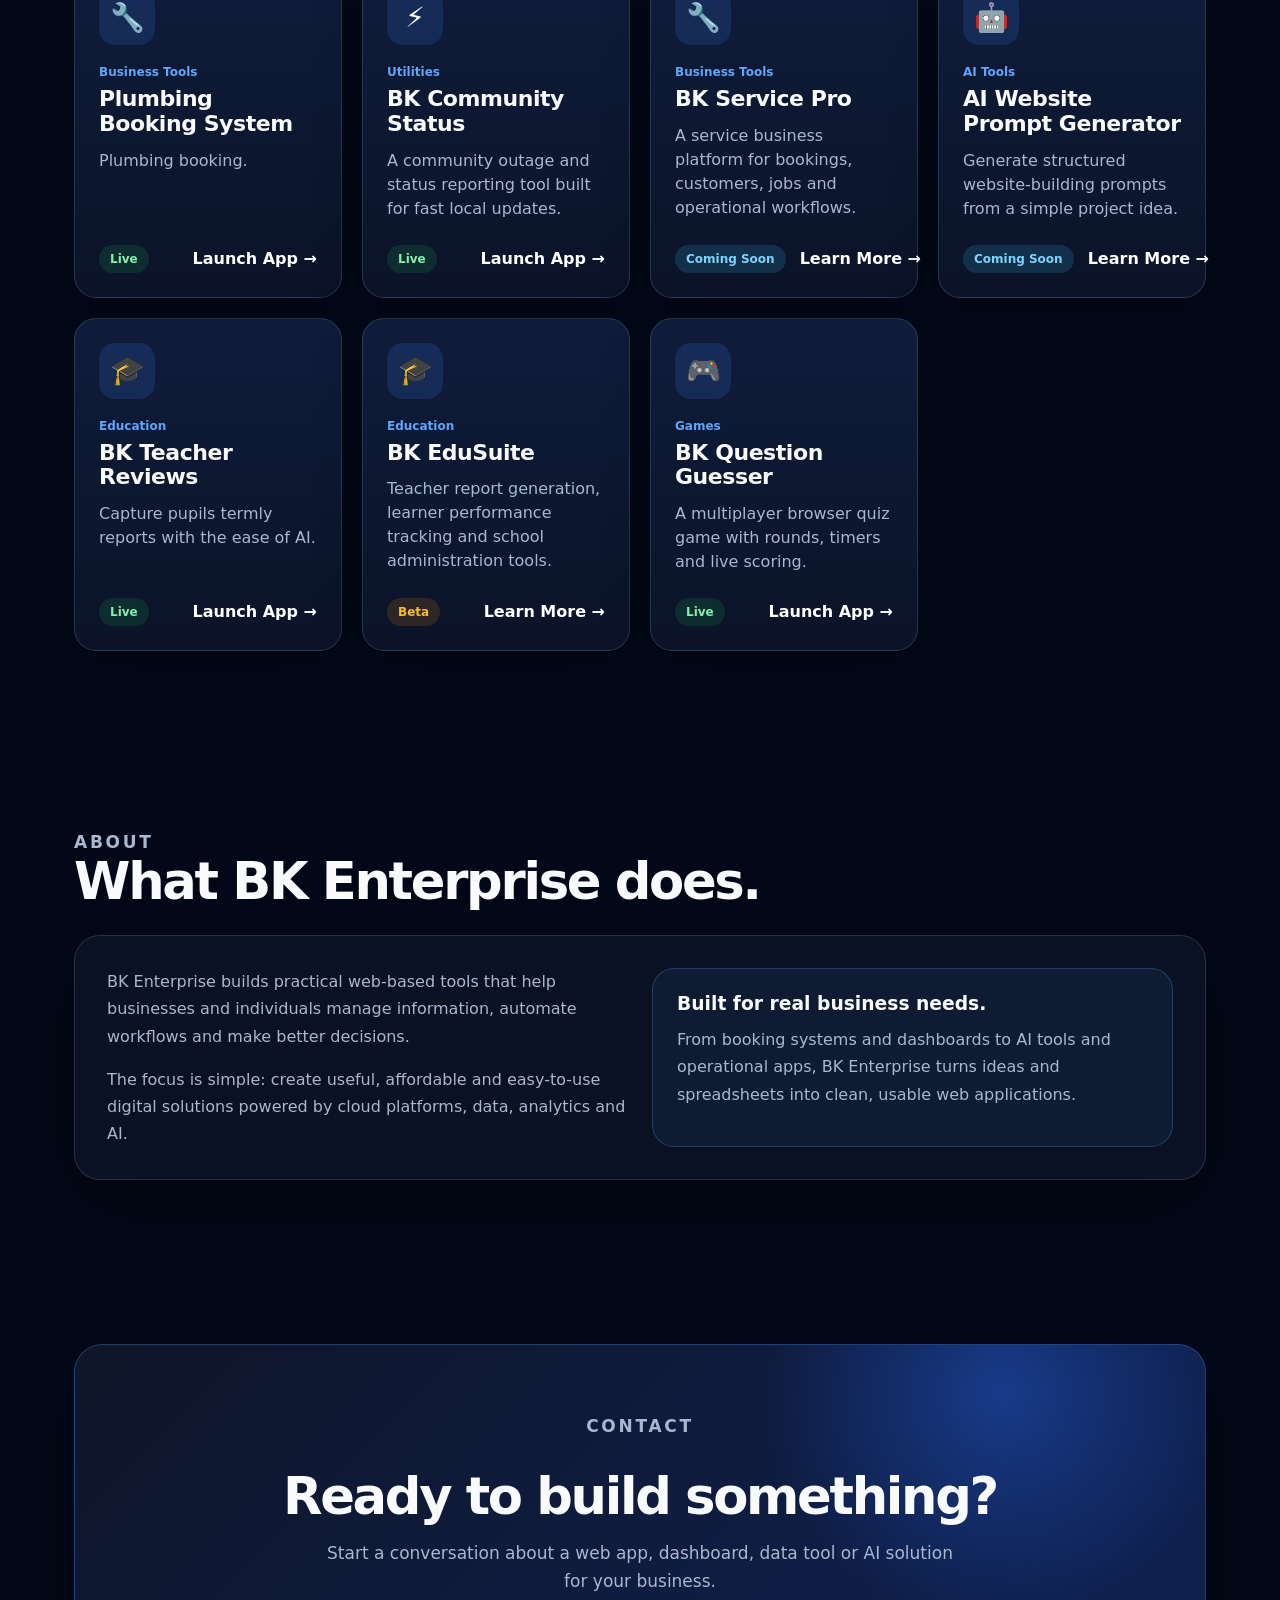
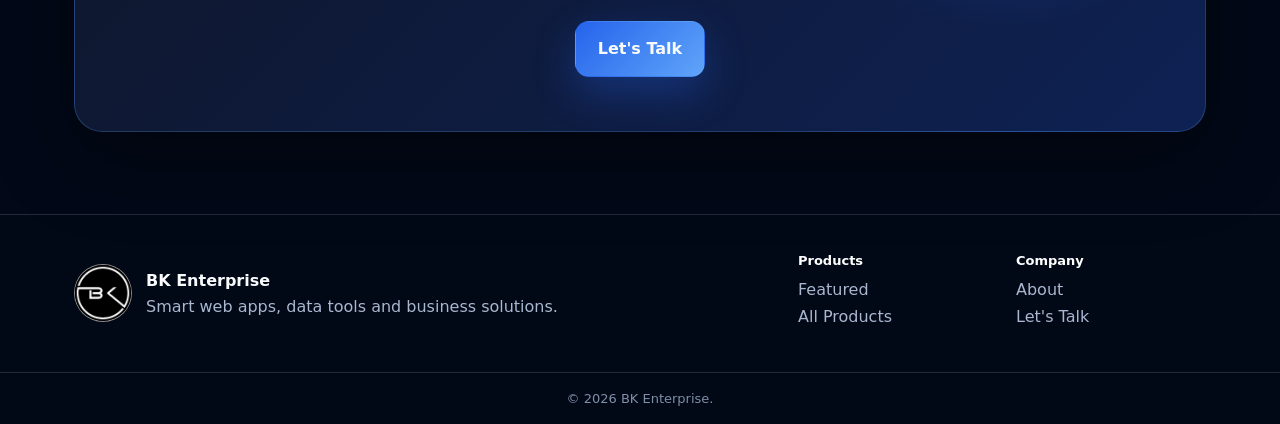
==== commit 9e042915: "Update index.html" ====
--- a/index.html
+++ b/index.html
@@ -48,7 +48,7 @@
         </div>
 
         <div class="hero-content reveal">
-          <p 
+          <p class="eyebrow"></p>
             <h1 id="heroTitle">Smart web apps, data tools and business solutions.</h1>
           <p class="hero-subtitle">
             Built for your business. BK Enterprise helps turn ideas, spreadsheets and manual processes into clean, practical web applications.
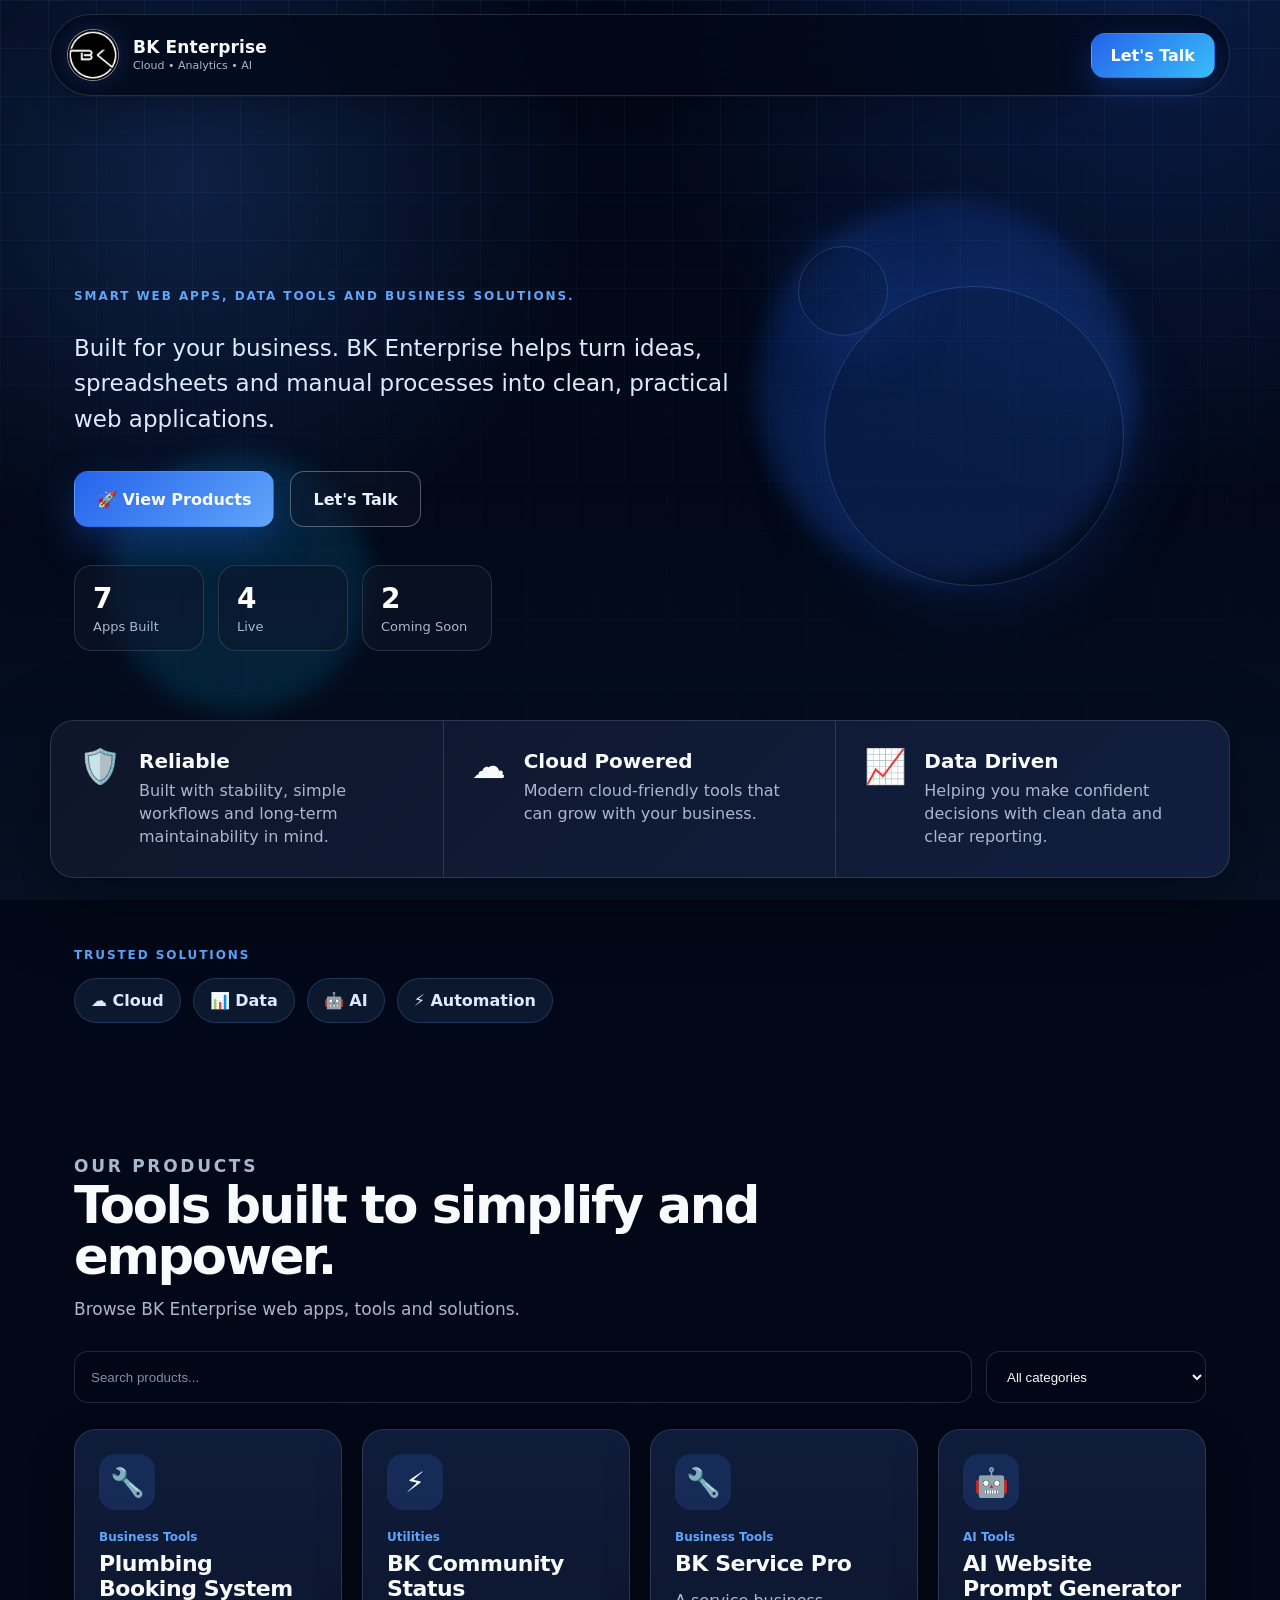
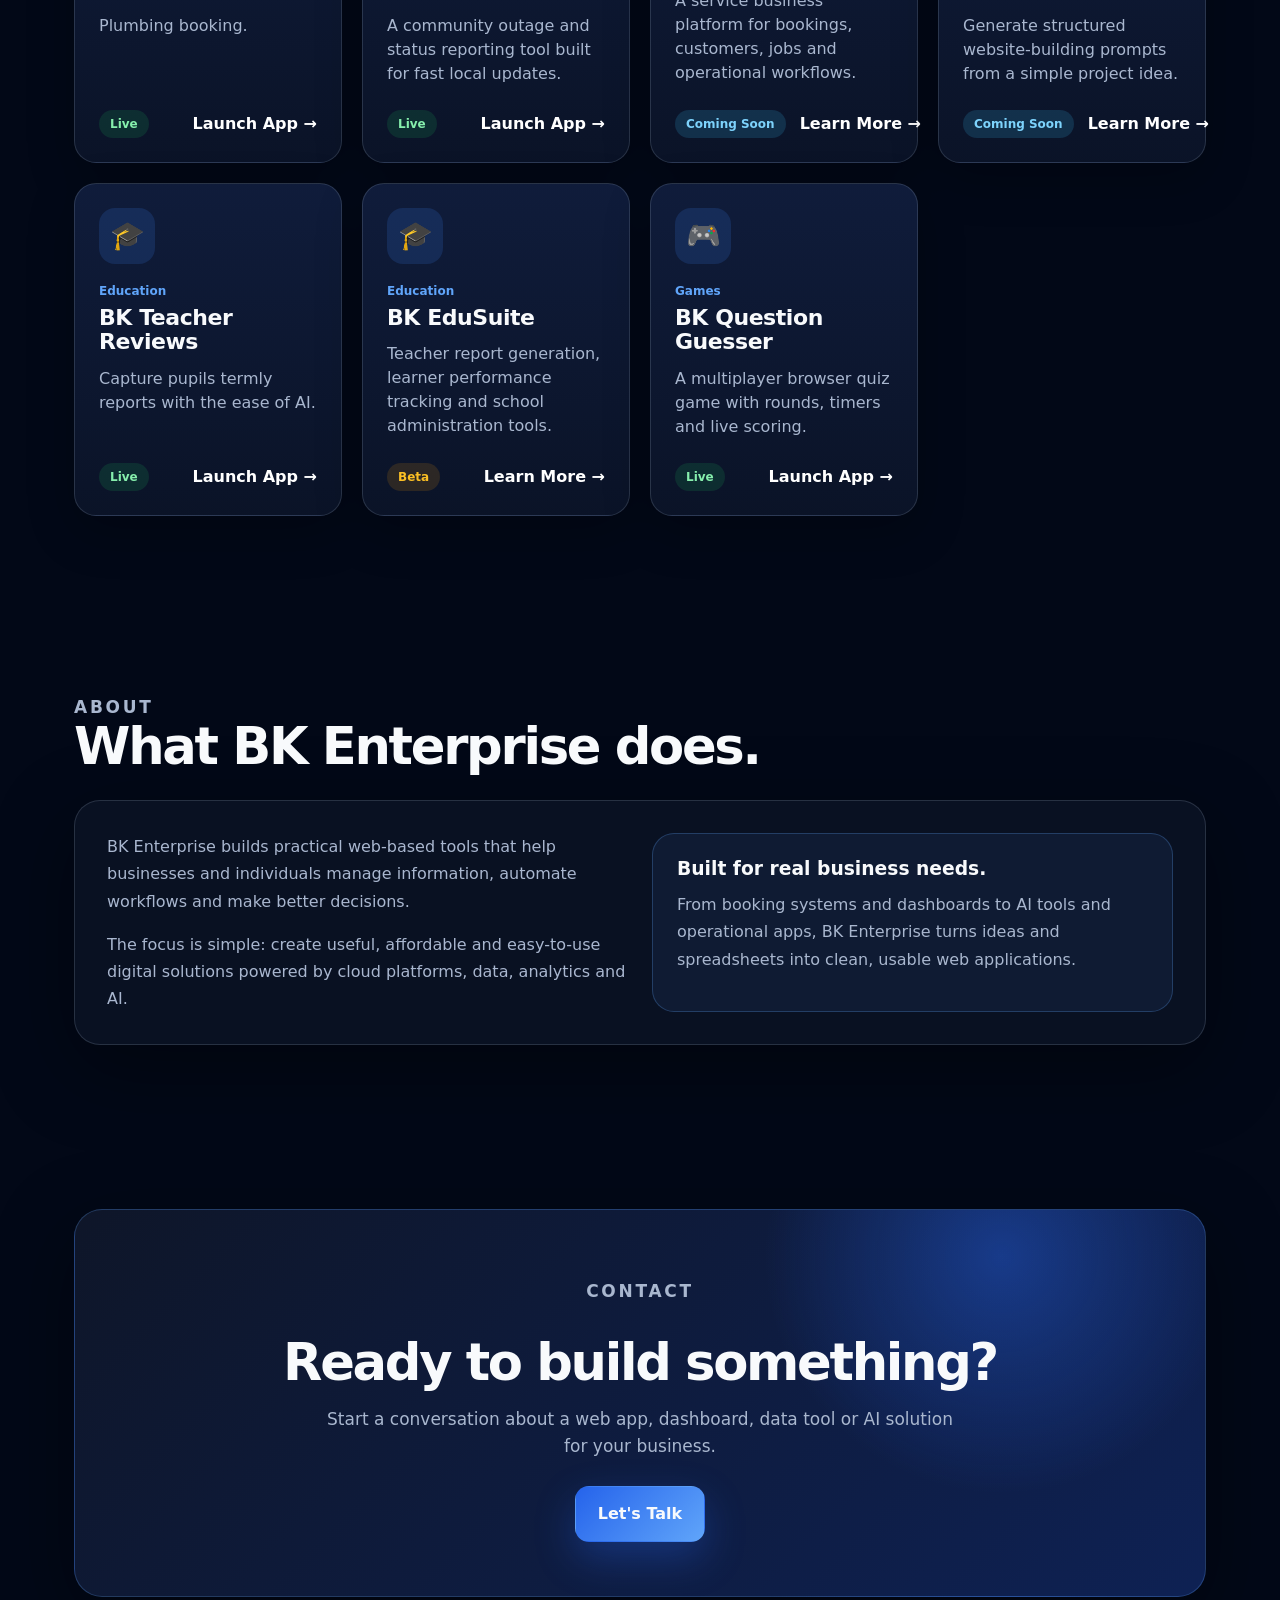
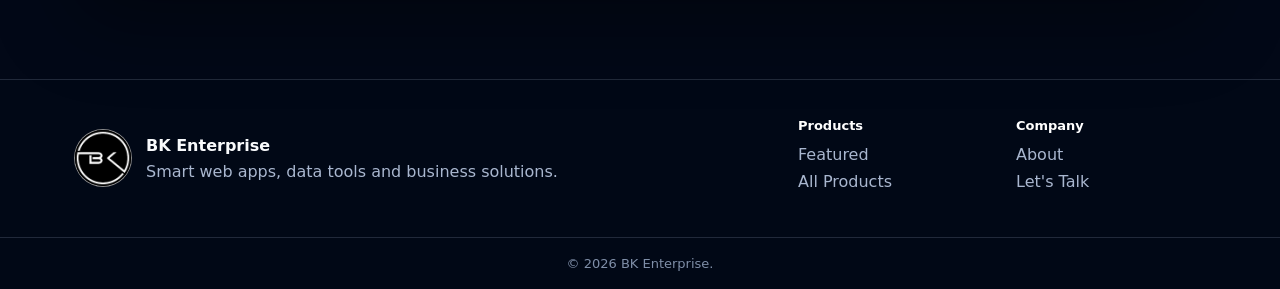
==== commit 87fce1cf: "Update index.html" ====
--- a/index.html
+++ b/index.html
@@ -48,8 +48,8 @@
         </div>
 
         <div class="hero-content reveal">
-          <p class="eyebrow"></p>
-            <h1 id="heroTitle">Smart web apps, data tools and business solutions.</h1>
+          <p class="eyebrow">Smart web apps, data tools and business solutions.</p>
+            <h1 id="heroTitle"></h1>
           <p class="hero-subtitle">
             Built for your business. BK Enterprise helps turn ideas, spreadsheets and manual processes into clean, practical web applications.
           </p>
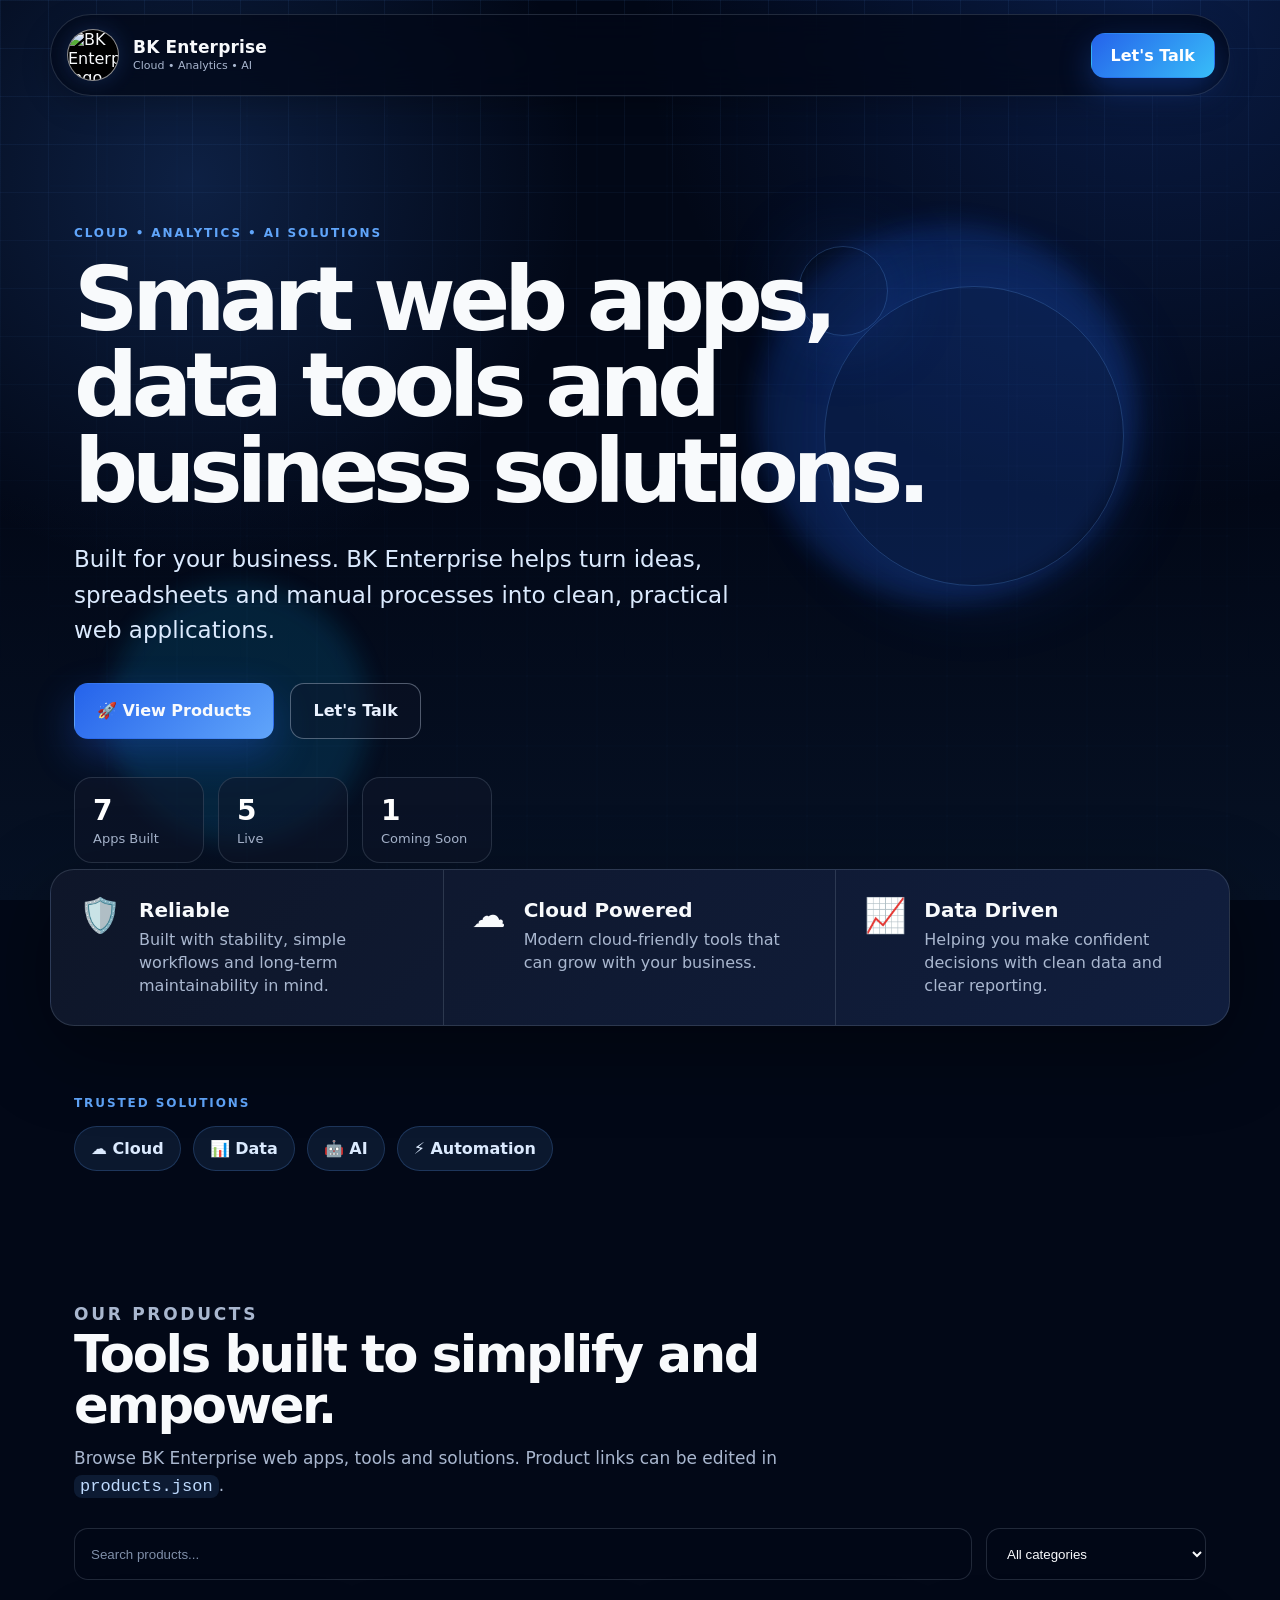
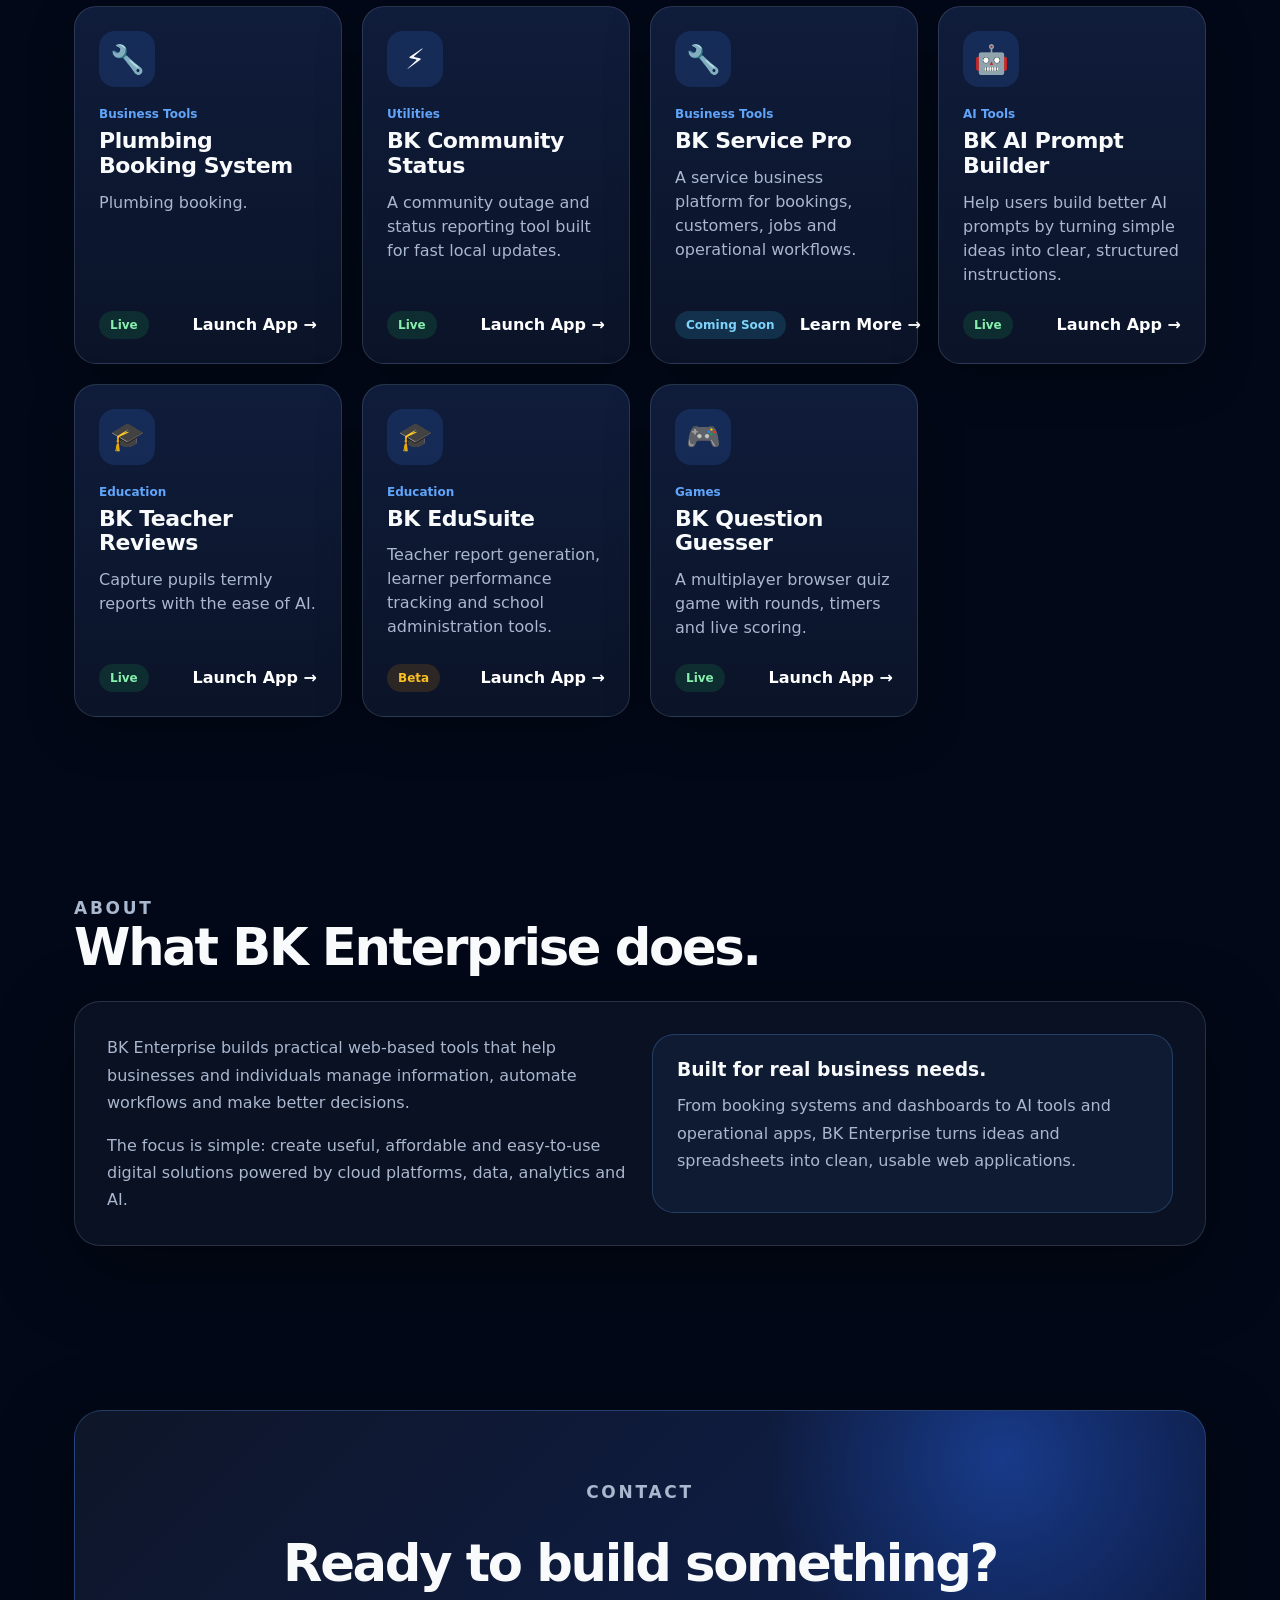
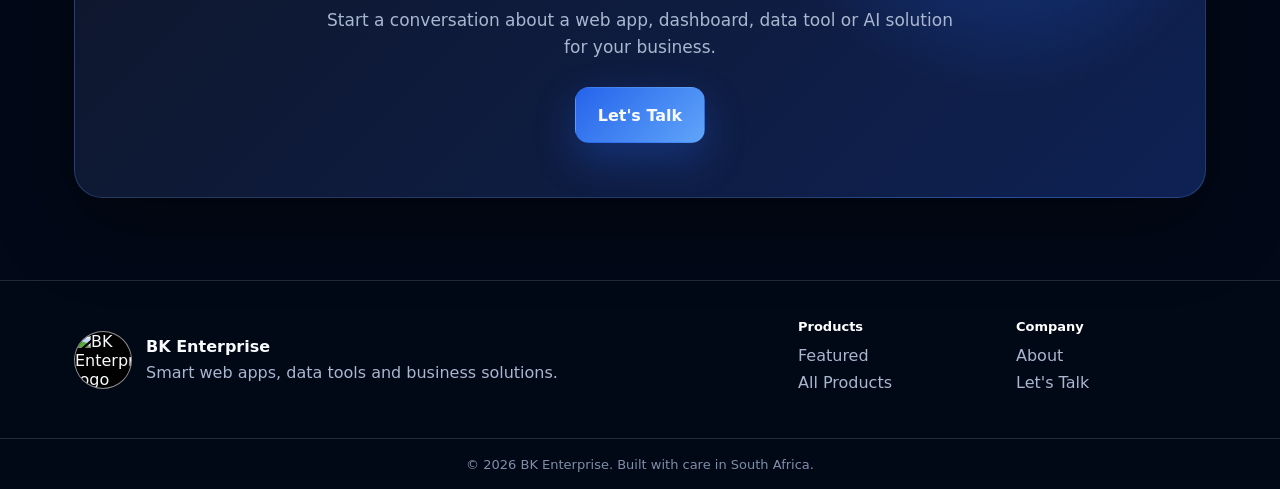
==== commit 68fb2024: "Add files via upload" ====
--- a/index.html
+++ b/index.html
@@ -16,7 +16,7 @@
     gtag('config', 'G-Z32XG414R2');
   </script>
 
-  <link rel="icon" href="assets/bk-logo.png">
+  <link rel="icon" href="assets/bk-logo.jpg">
   <link rel="stylesheet" href="styles.css">
 </head>
 <body>
@@ -24,7 +24,7 @@
     <header class="site-header" id="siteHeader">
       <a class="brand" href="#top" aria-label="BK Enterprise home">
         <span class="logo-wrap" aria-hidden="true">
-          <img src="assets/bk-logo.png" alt="BK Enterprise logo">
+          <img src="assets/bk-logo.jpg" alt="BK Enterprise logo">
         </span>
         <span class="brand-text">
           <strong>BK Enterprise</strong>
@@ -48,8 +48,8 @@
         </div>
 
         <div class="hero-content reveal">
-          <p class="eyebrow">Smart web apps, data tools and business solutions.</p>
-            <h1 id="heroTitle"></h1>
+          <p class="eyebrow">Cloud • Analytics • AI Solutions</p>
+          <h1 id="heroTitle">Smart web apps, data tools and business solutions.</h1>
           <p class="hero-subtitle">
             Built for your business. BK Enterprise helps turn ideas, spreadsheets and manual processes into clean, practical web applications.
           </p>
@@ -105,7 +105,7 @@
         <div class="section-heading reveal">
           <p class="eyebrow">Our Products</p>
           <h2 id="productsTitle">Tools built to simplify and empower.</h2>
-          <p>Browse BK Enterprise web apps, tools and solutions.</p>
+          <p>Browse BK Enterprise web apps, tools and solutions. Product links can be edited in <code>products.json</code>.</p>
         </div>
 
         <div class="controls reveal">
@@ -160,7 +160,7 @@
     <footer class="site-footer">
       <div class="footer-inner">
         <div class="footer-brand">
-          <img src="assets/bk-logo.png" alt="BK Enterprise logo">
+          <img src="assets/bk-logo.jpg" alt="BK Enterprise logo">
           <div>
             <strong>BK Enterprise</strong>
             <p>Smart web apps, data tools and business solutions.</p>
@@ -177,7 +177,7 @@
           <a href="mailto:bkenterprise122021@gmail.com?subject=BK%20Enterprise%20Enquiry" onclick="trackEvent('lets_talk_click', { location: 'footer' })">Let&apos;s Talk</a>
         </div>
       </div>
-      <div class="copyright">© <span id="year"></span> BK Enterprise. </div>
+      <div class="copyright">© <span id="year"></span> BK Enterprise. Built with care in South Africa.</div>
     </footer>
   </div>
 
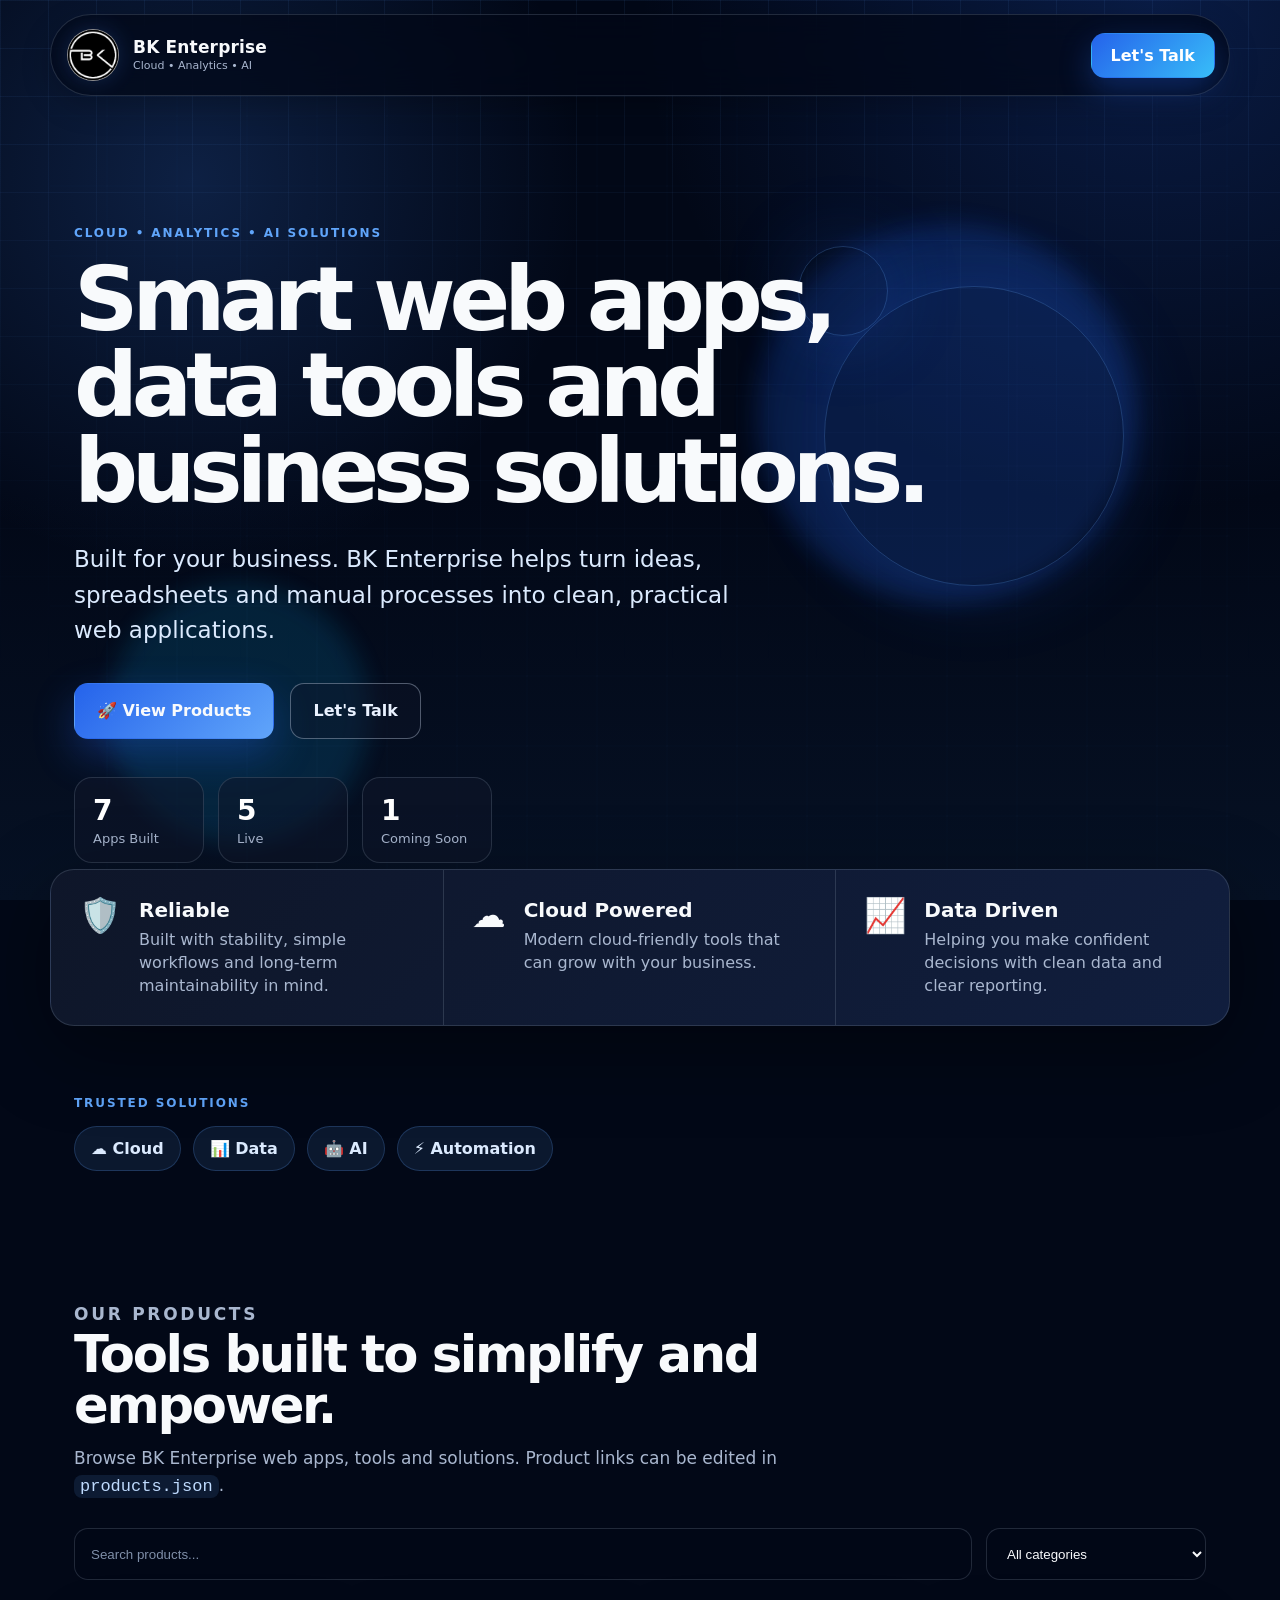
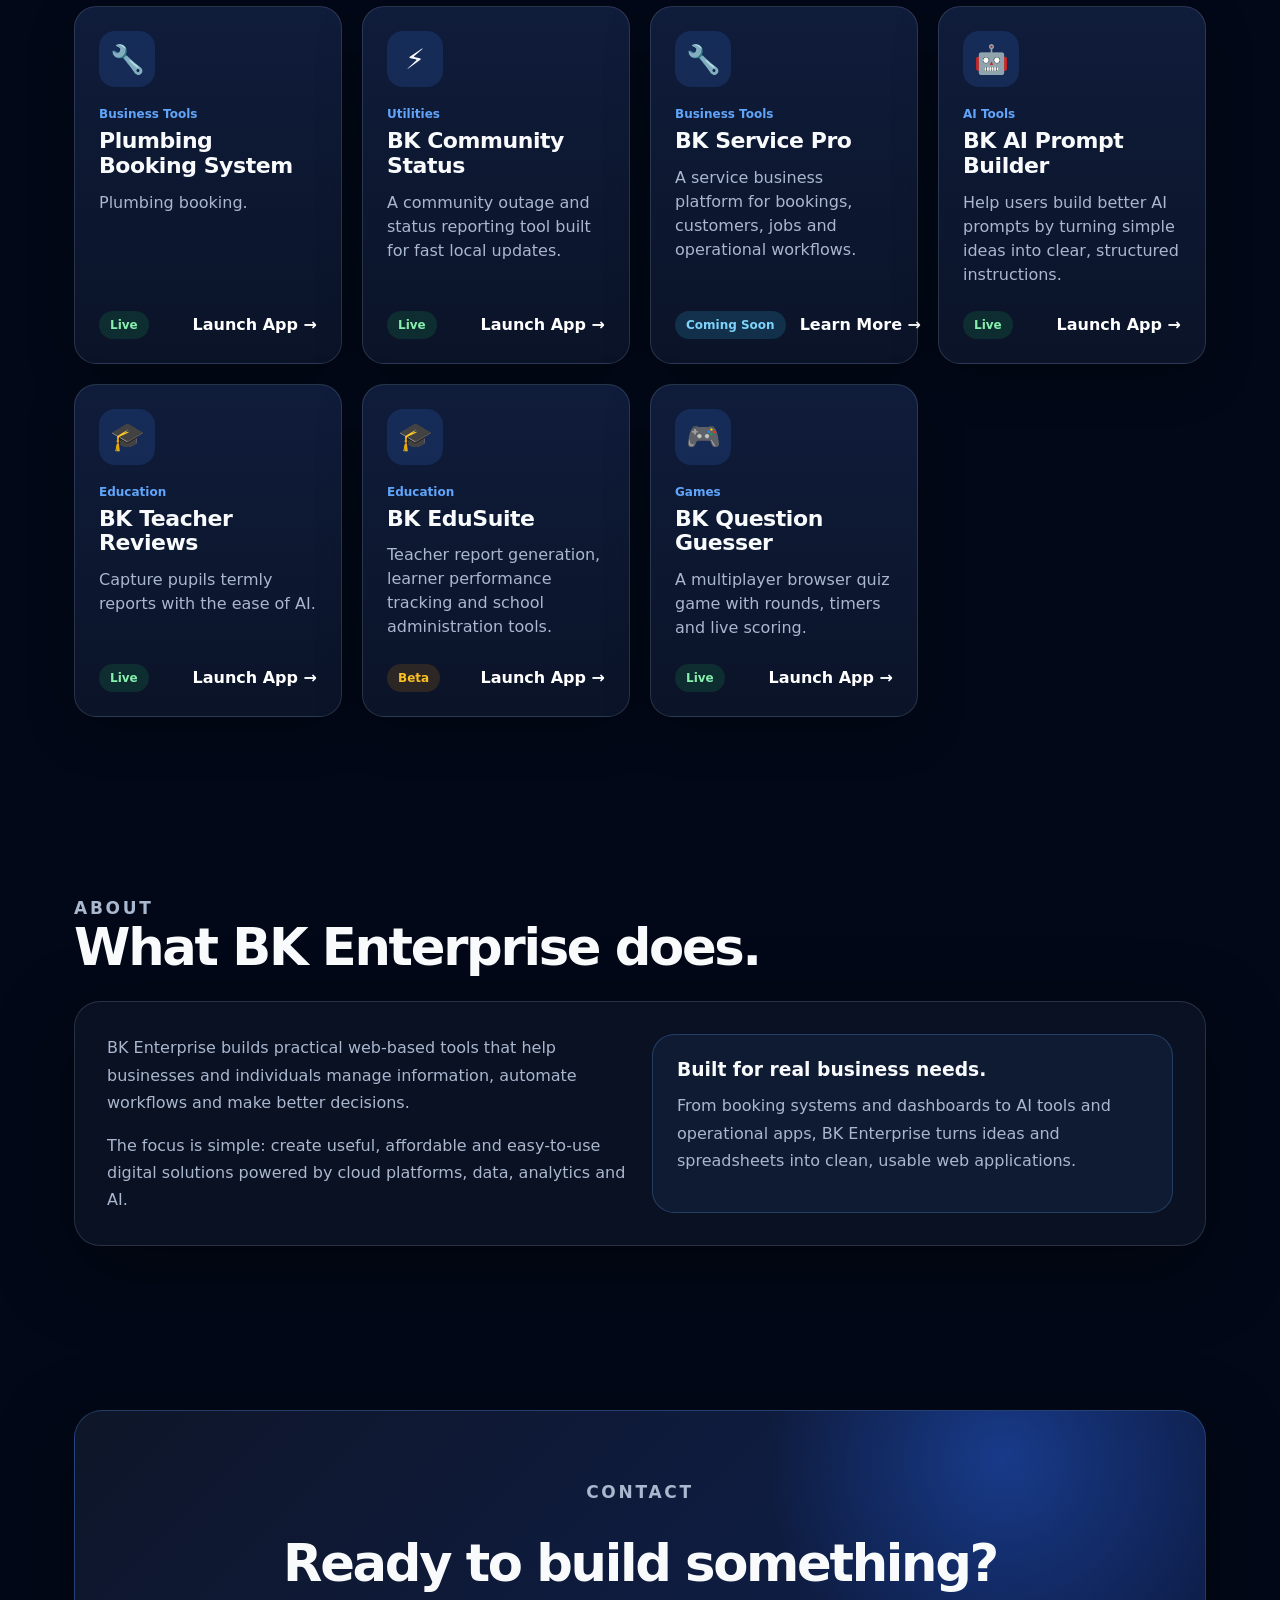
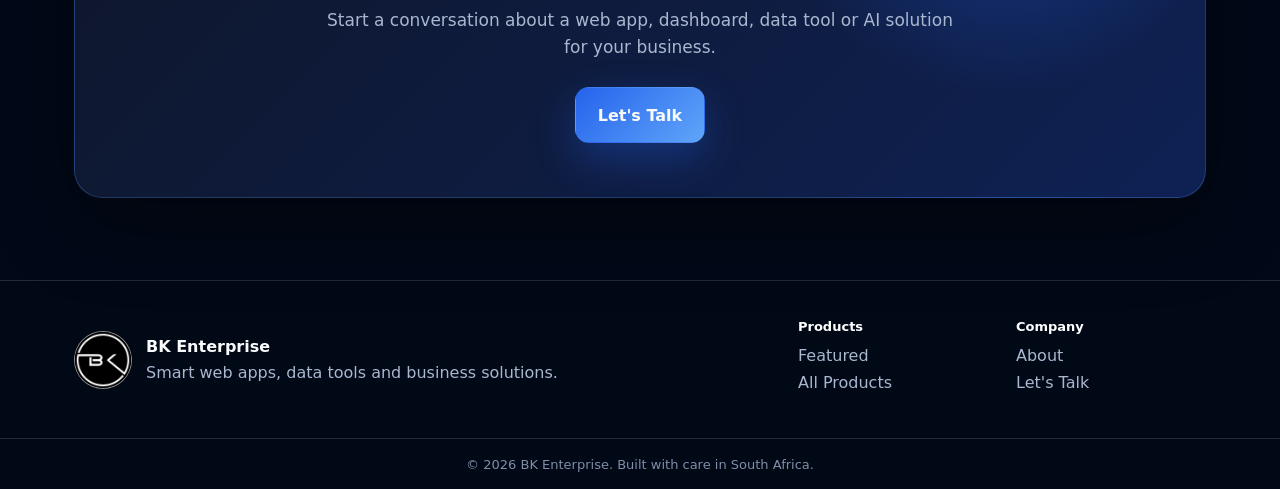
==== commit 0a290f1d: "Add files via upload" ====
--- a/index.html
+++ b/index.html
@@ -16,7 +16,7 @@
     gtag('config', 'G-Z32XG414R2');
   </script>
 
-  <link rel="icon" href="assets/bk-logo.jpg">
+  <link rel="icon" href="assets/bk-logo.png">
   <link rel="stylesheet" href="styles.css">
 </head>
 <body>
@@ -24,7 +24,7 @@
     <header class="site-header" id="siteHeader">
       <a class="brand" href="#top" aria-label="BK Enterprise home">
         <span class="logo-wrap" aria-hidden="true">
-          <img src="assets/bk-logo.jpg" alt="BK Enterprise logo">
+          <img src="assets/bk-logo.png" alt="BK Enterprise logo">
         </span>
         <span class="brand-text">
           <strong>BK Enterprise</strong>
@@ -160,7 +160,7 @@
     <footer class="site-footer">
       <div class="footer-inner">
         <div class="footer-brand">
-          <img src="assets/bk-logo.jpg" alt="BK Enterprise logo">
+          <img src="assets/bk-logo.png" alt="BK Enterprise logo">
           <div>
             <strong>BK Enterprise</strong>
             <p>Smart web apps, data tools and business solutions.</p>
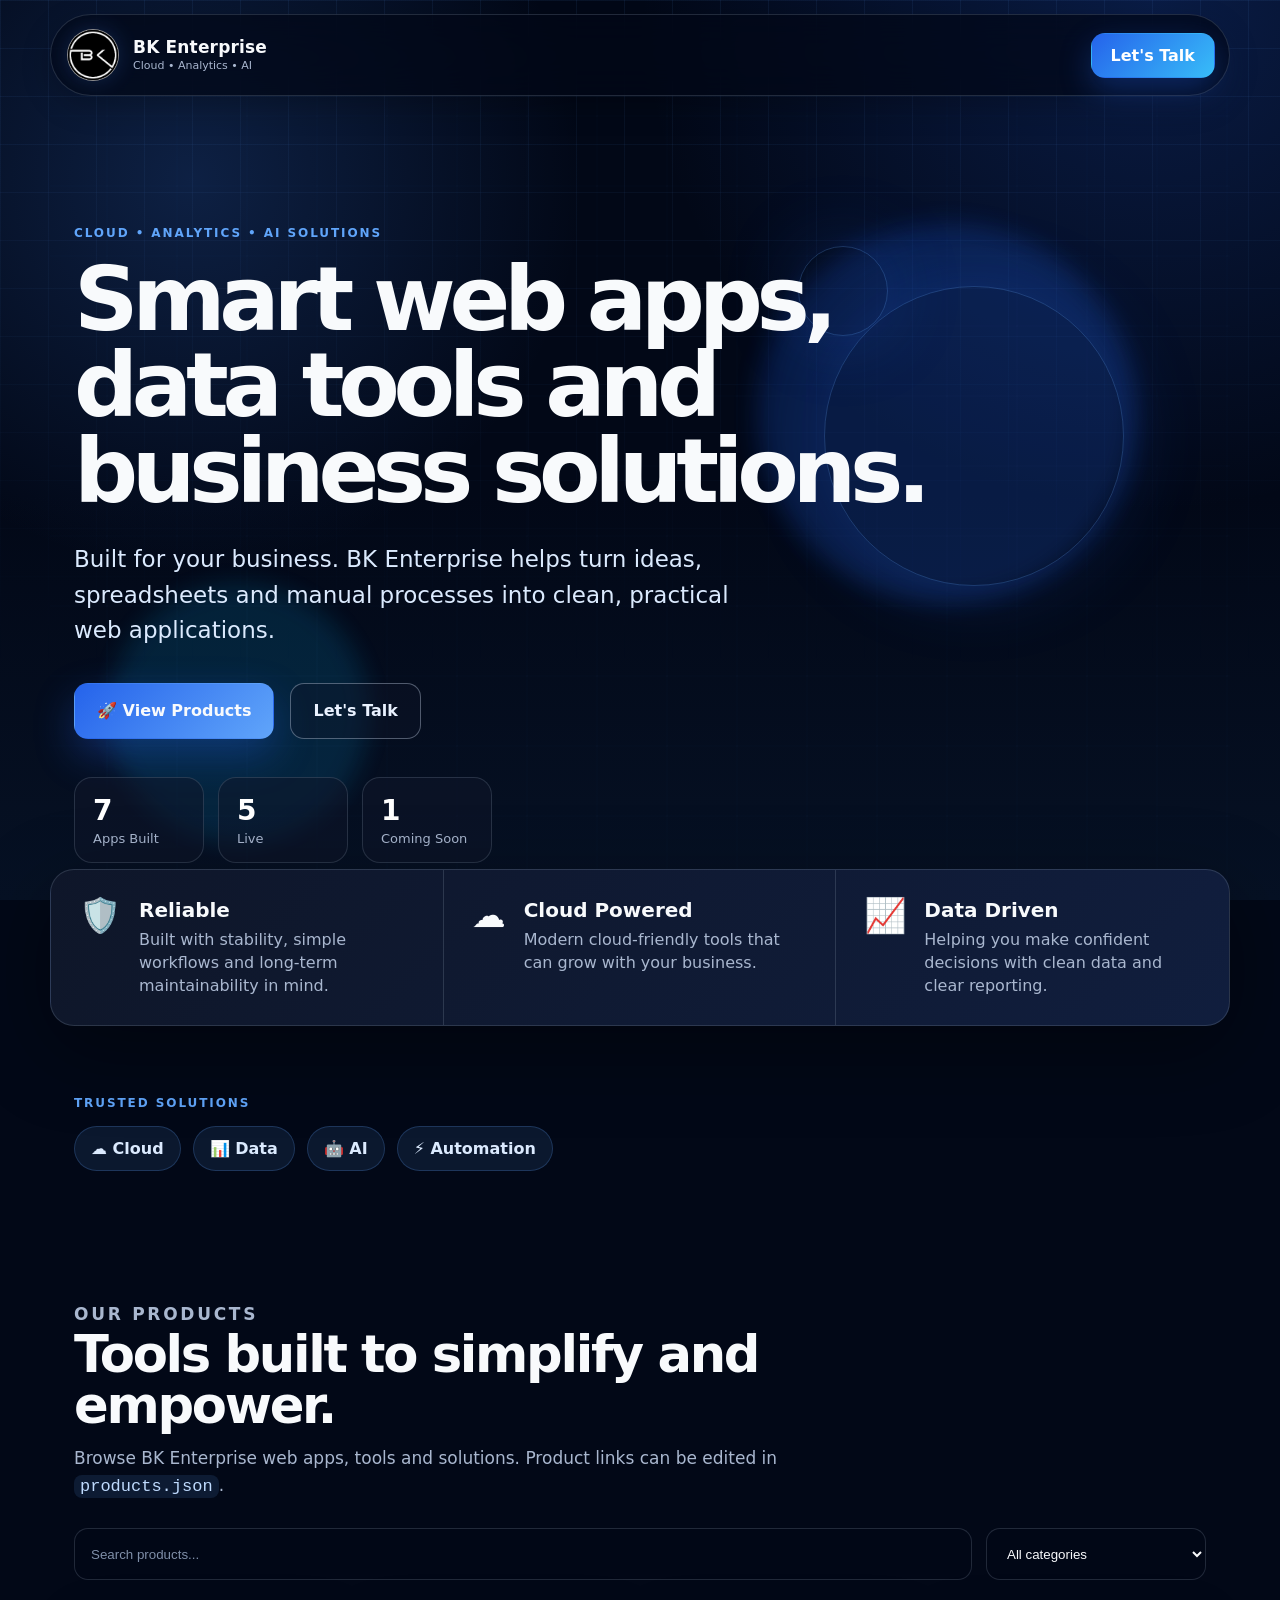
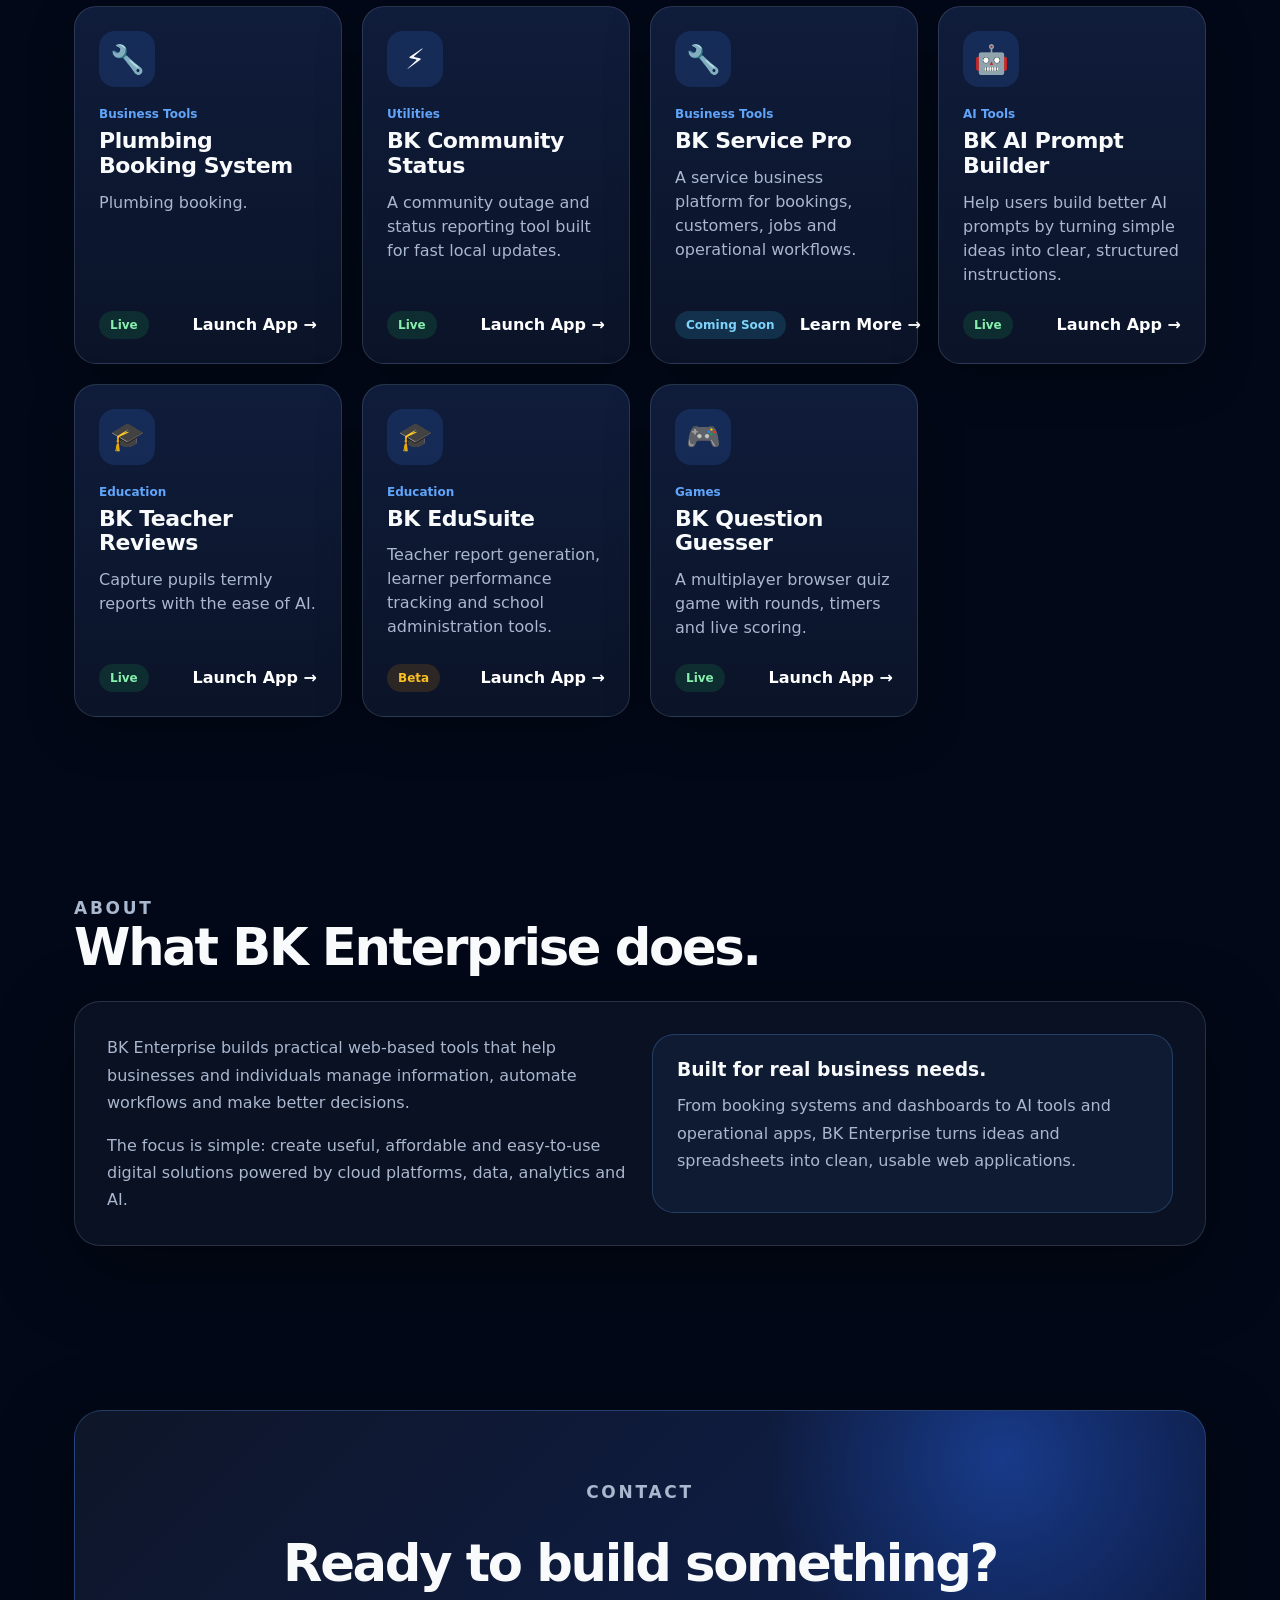
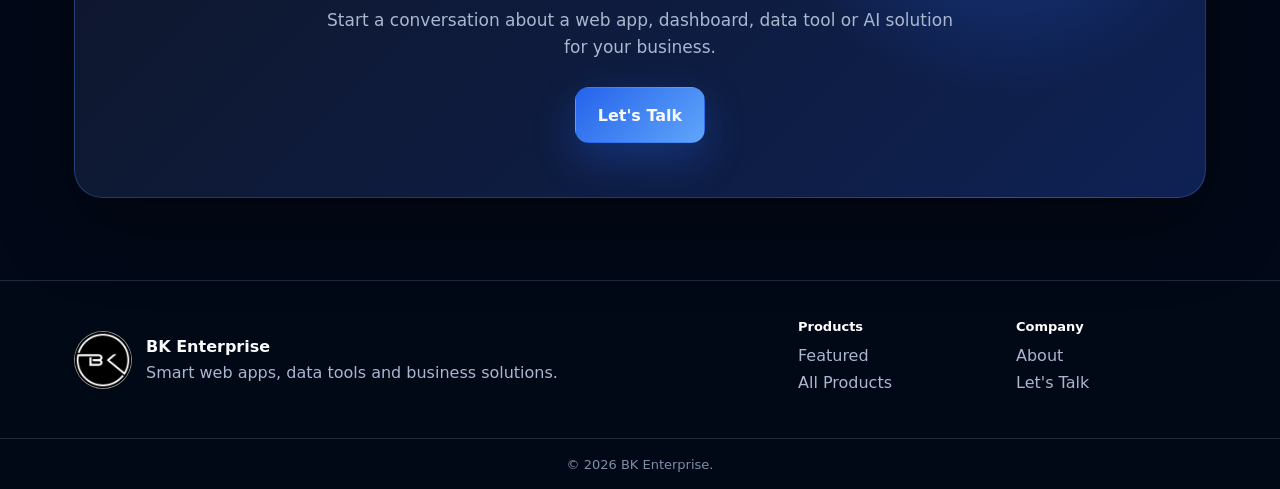
==== commit 3724804d: "Add files via upload" ====
--- a/index.html
+++ b/index.html
@@ -177,7 +177,7 @@
           <a href="mailto:bkenterprise122021@gmail.com?subject=BK%20Enterprise%20Enquiry" onclick="trackEvent('lets_talk_click', { location: 'footer' })">Let&apos;s Talk</a>
         </div>
       </div>
-      <div class="copyright">© <span id="year"></span> BK Enterprise. Built with care in South Africa.</div>
+      <div class="copyright">© <span id="year"></span> BK Enterprise. </div>
     </footer>
   </div>
 
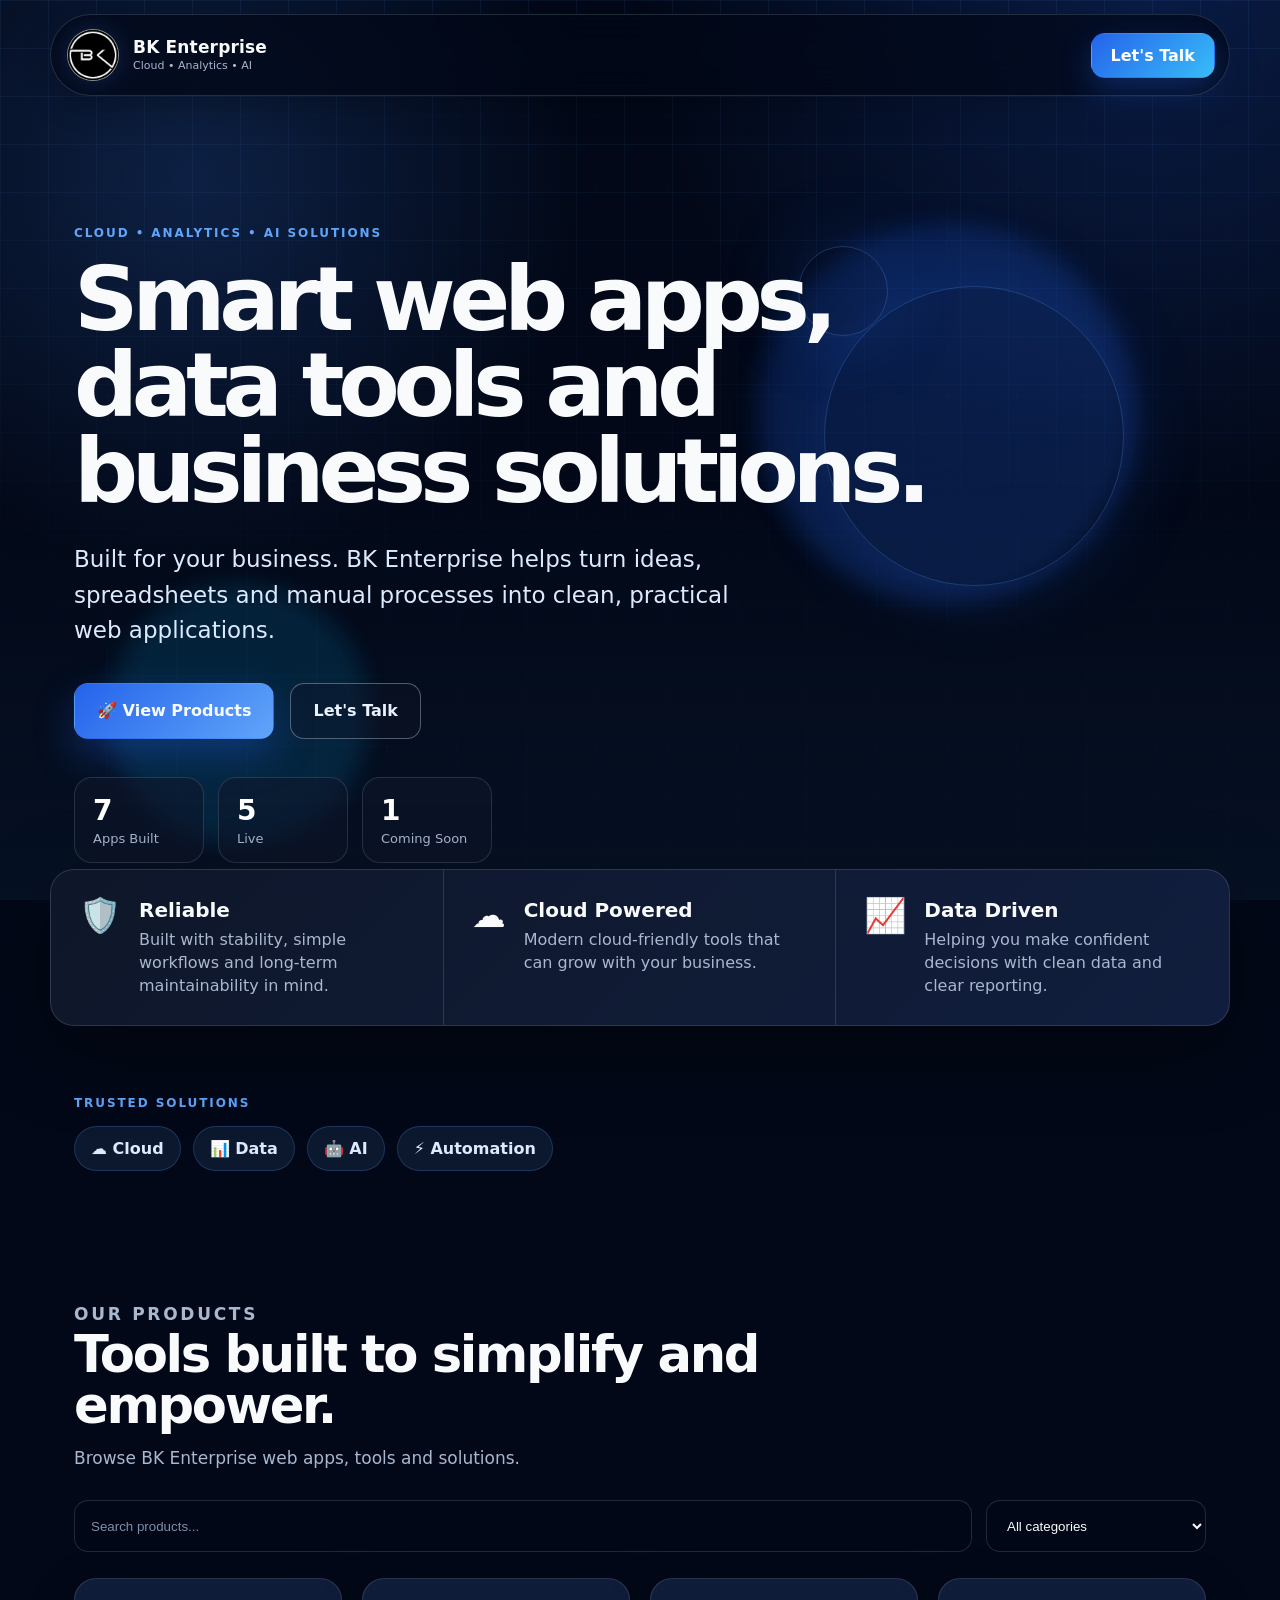
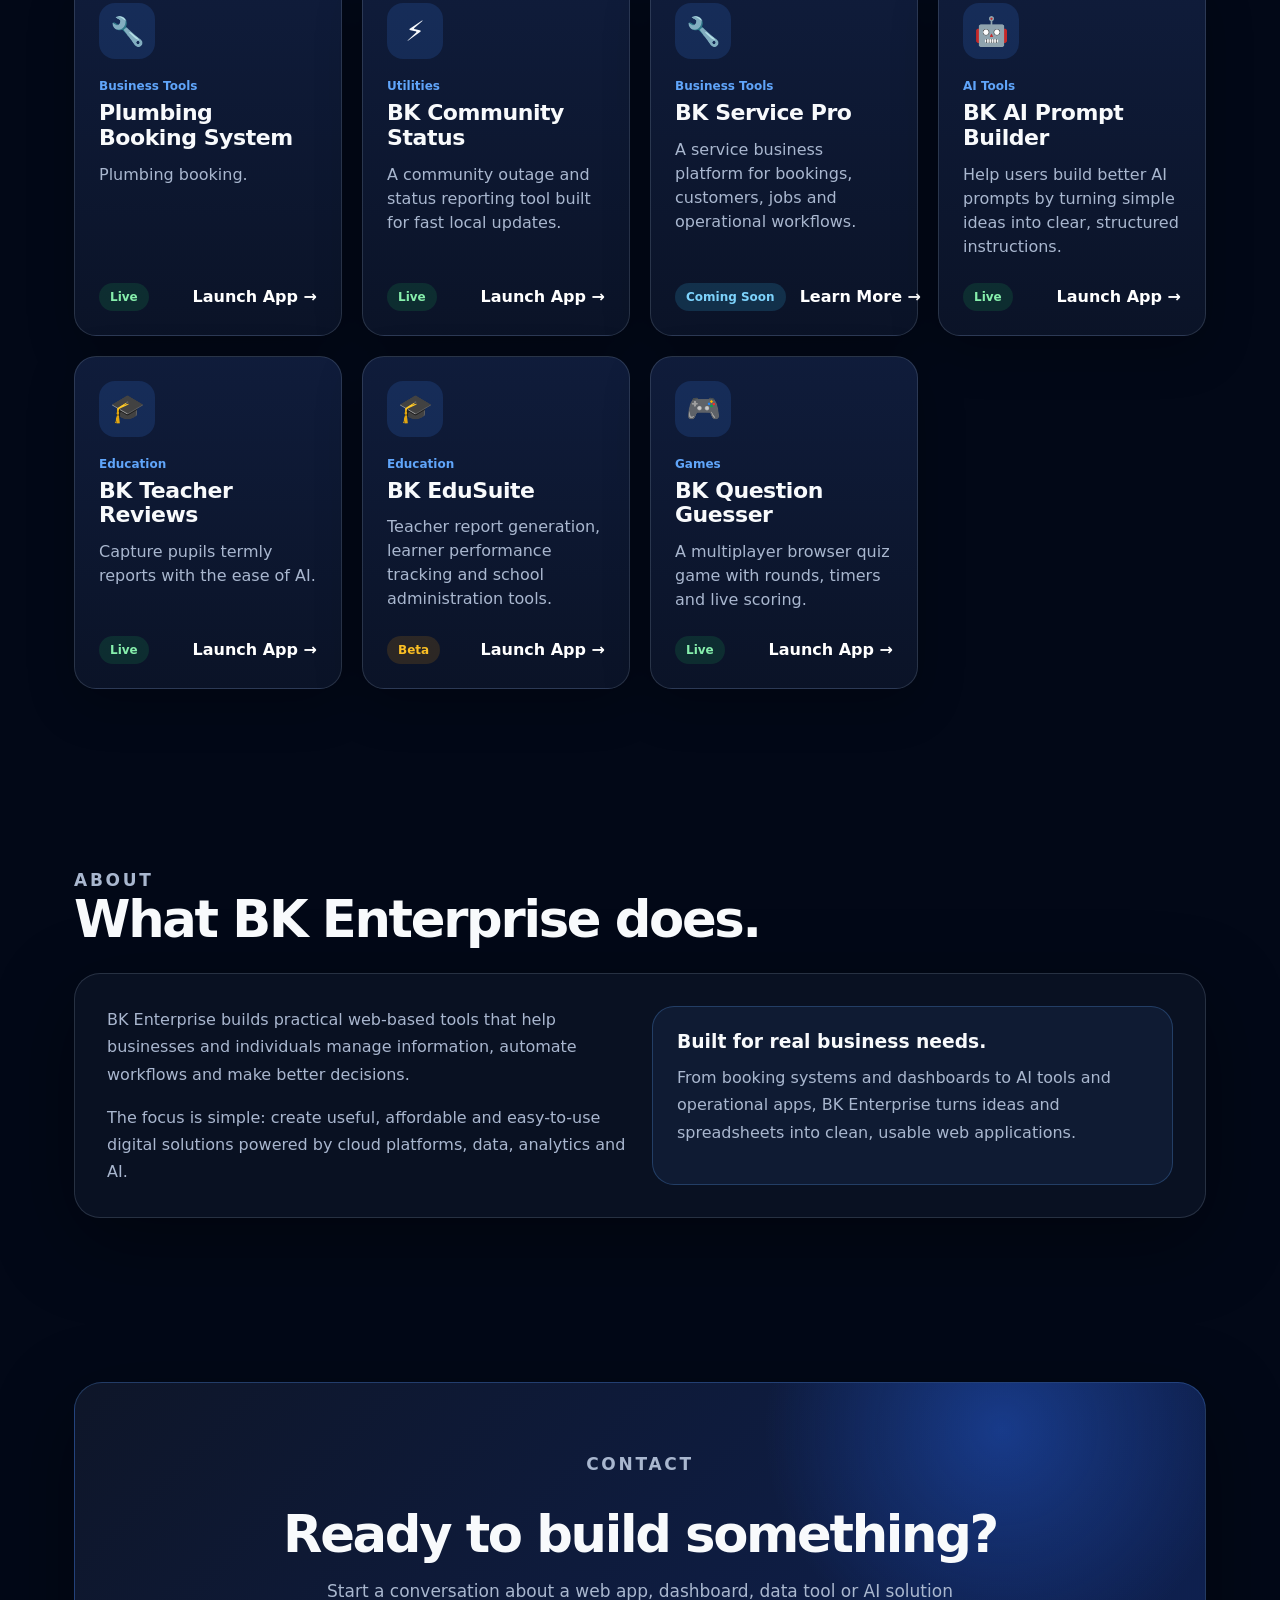
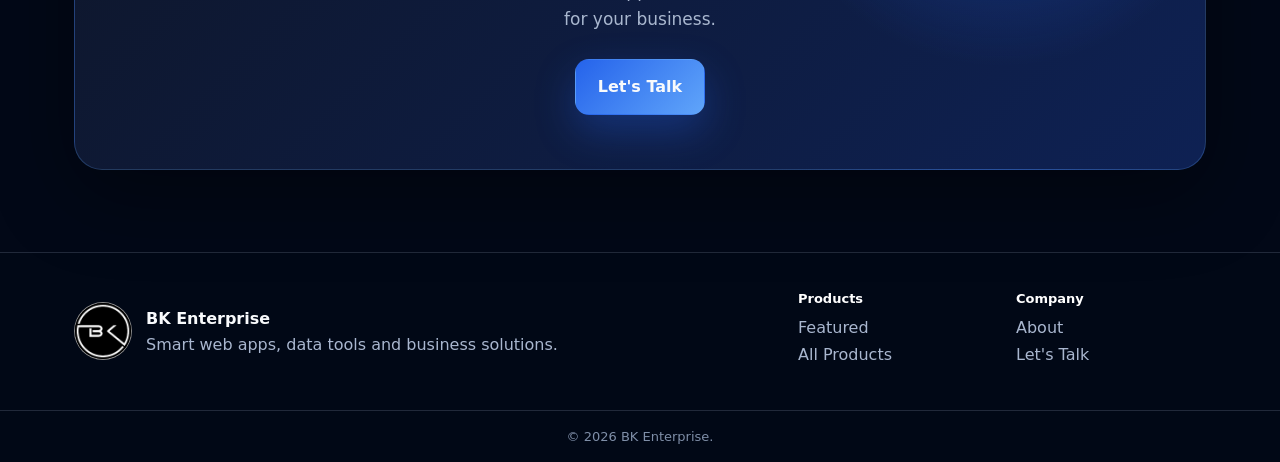
==== commit e0c4b7a3: "Update index.html" ====
--- a/index.html
+++ b/index.html
@@ -105,7 +105,7 @@
         <div class="section-heading reveal">
           <p class="eyebrow">Our Products</p>
           <h2 id="productsTitle">Tools built to simplify and empower.</h2>
-          <p>Browse BK Enterprise web apps, tools and solutions. Product links can be edited in <code>products.json</code>.</p>
+          <p>Browse BK Enterprise web apps, tools and solutions.</p>
         </div>
 
         <div class="controls reveal">
